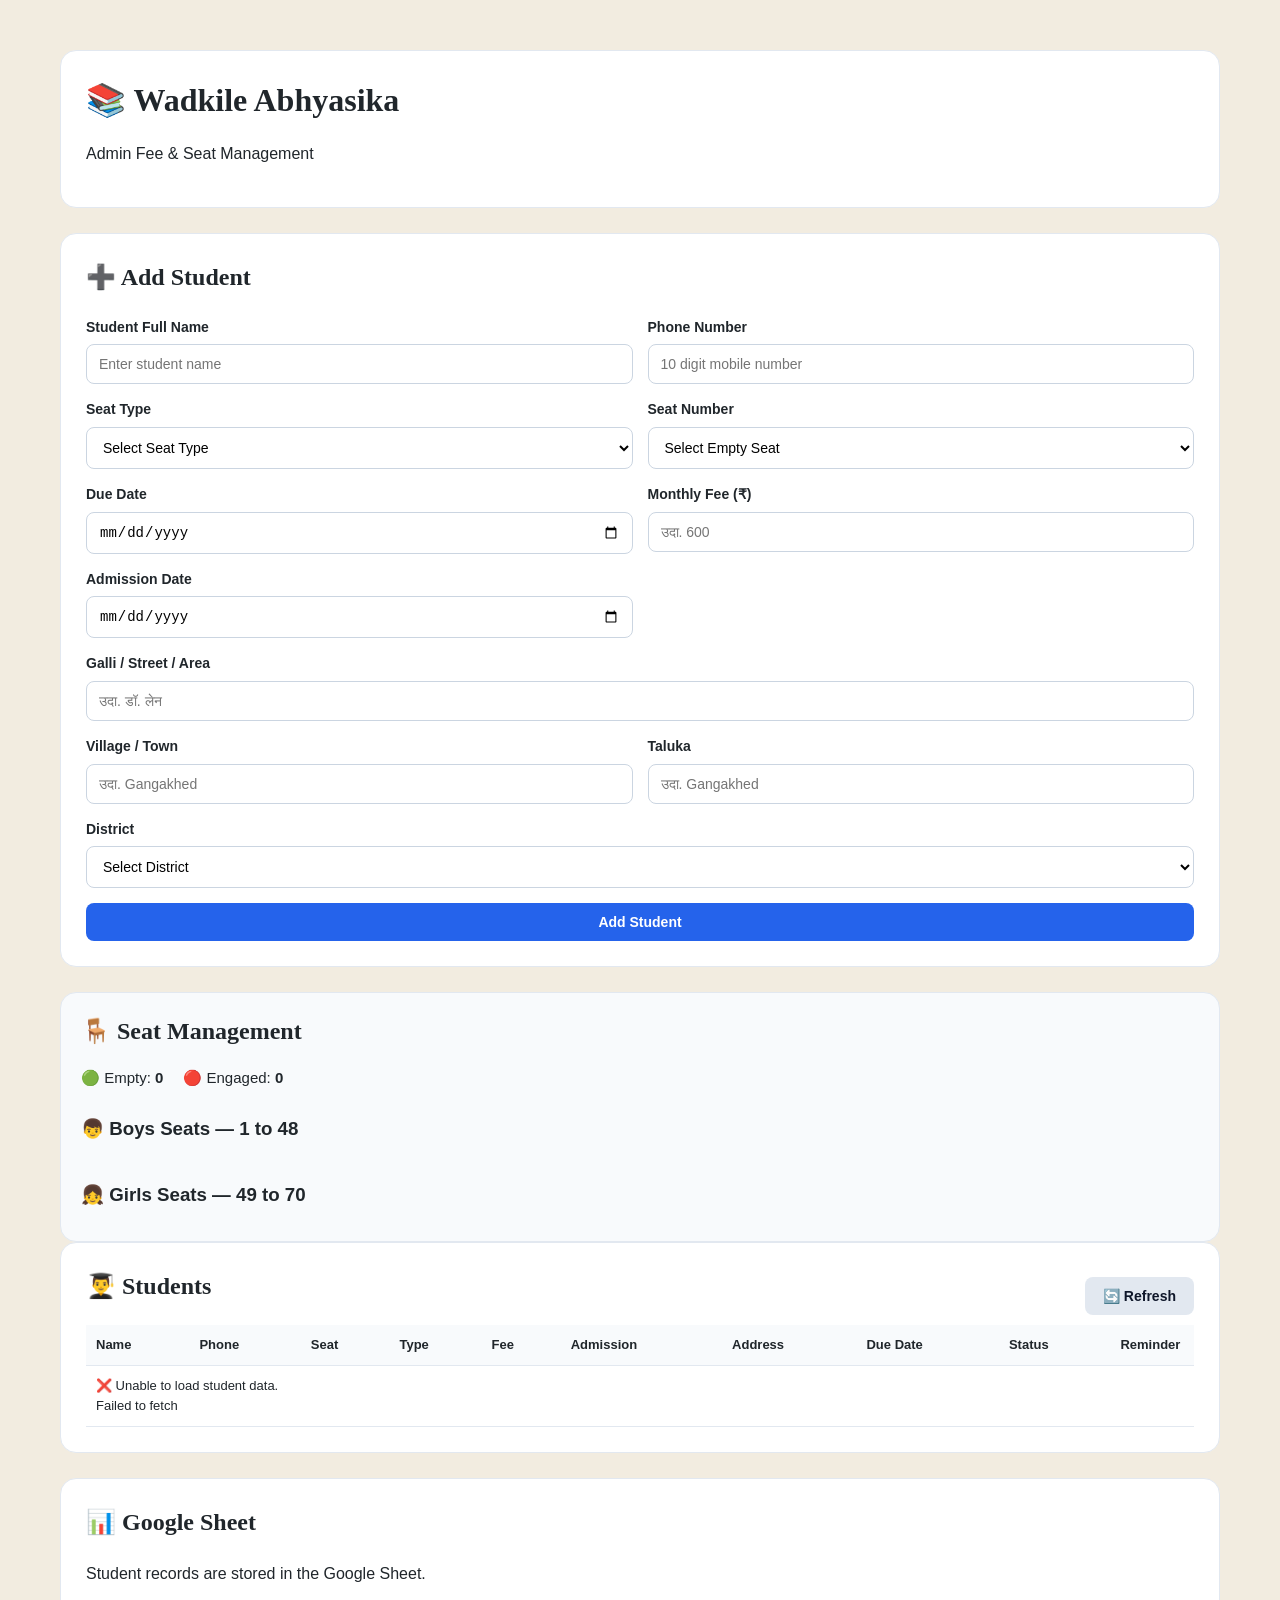
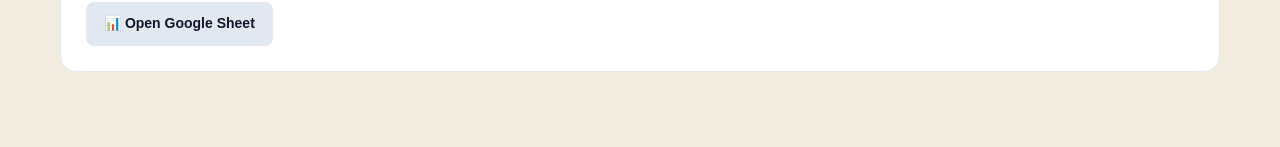
==== admin-fees.html @ 2f25a52c "Update admin-fees.html" ====
<!DOCTYPE html>
<html lang="en">
<head>
  <meta charset="UTF-8">
  <meta name="viewport" content="width=device-width, initial-scale=1.0">
  <title>Wadkile Abhyasika - Admin Fees</title>
  <link rel="stylesheet" href="styles.css">

  <style>

    /* =====================================
       ADMIN PAGE
    ===================================== */

    .admin-container { max-width: 1200px; margin: 30px auto; padding: 20px; }

    .admin-card {
      background: #ffffff;
      padding: 25px;
      border-radius: 16px;
      border: 1px solid #e2e8f0;
      margin-bottom: 25px;
    }

    .admin-card h2 { margin-bottom: 20px; }

    .form-grid {
      display: grid;
      grid-template-columns: repeat(2, minmax(0, 1fr));
      gap: 15px;
    }

    .form-group { display: flex; flex-direction: column; gap: 6px; }

    .form-group label { font-weight: 600; font-size: 14px; }

    .form-group input,
    .form-group select {
      width: 100%;
      padding: 11px 12px;
      border: 1px solid #cbd5e1;
      border-radius: 8px;
      font-size: 14px;
      background: #fff;
      box-sizing: border-box;
    }

    .form-group input:focus,
    .form-group select:focus { outline: none; border-color: #2563eb; }

    .full-width { grid-column: 1 / -1; }

    .admin-button {
      padding: 11px 18px;
      border: none;
      border-radius: 8px;
      cursor: pointer;
      font-weight: 600;
      font-size: 14px;
    }

    .primary-button { background: #2563eb; color: #fff; }
    .secondary-button { background: #e2e8f0; color: #0f172a; }
    .danger-button { background: #dc2626; color: #fff; }
    .success-button { background: #16a34a; color: #fff; }

    .admin-button:disabled { opacity: 0.6; cursor: not-allowed; }

    /* Link that needs to look like a button (e.g. Open Google Sheet) */
    a.admin-button { display: inline-block; text-decoration: none; text-align: center; }


    /* =====================================
       STUDENT TABLE
    ===================================== */

    .table-wrapper { overflow-x: auto; }

    .student-table {
      width: 100%;
      border-collapse: collapse;
      min-width: 1300px;
    }

    .student-table th,
    .student-table td {
      padding: 10px;
      border-bottom: 1px solid #e2e8f0;
      text-align: left;
      vertical-align: middle;
      font-size: 13px;
    }

    .student-table th { background: #f8fafc; font-weight: 700; }

    .seat-cell-clickable {
      cursor: pointer;
      text-decoration: underline;
      text-underline-offset: 2px;
    }

    .status-active { color: #15803d; font-weight: 700; }
    .status-left { color: #dc2626; font-weight: 700; }

    .table-actions { display: flex; flex-wrap: wrap; gap: 6px; }

    .small-button {
      padding: 6px 9px;
      border: none;
      border-radius: 6px;
      cursor: pointer;
      font-size: 12px;
      font-weight: 600;
    }


    /* =====================================
       SEAT MANAGEMENT
    ===================================== */

    .seat-management {
      margin-top: 25px;
      padding: 20px;
      border-radius: 16px;
      background: #f8fafc;
      border: 1px solid #e2e8f0;
    }

    .seat-management h2 { margin-bottom: 15px; }
    .seat-management h3 { margin-top: 25px; margin-bottom: 12px; }

    .seat-summary {
      display: flex;
      gap: 20px;
      flex-wrap: wrap;
      margin-bottom: 20px;
      font-size: 15px;
    }

    .seat-grid { display: grid; grid-template-columns: repeat(8, 1fr); gap: 10px; }

    .seat {
      padding: 10px 6px;
      min-height: 56px;
      border-radius: 10px;
      text-align: center;
      font-weight: 700;
      border: 1px solid #ddd;
      cursor: pointer;
      transition: 0.2s;
      display: flex;
      flex-direction: column;
      justify-content: center;
      align-items: center;
      box-sizing: border-box;
    }

    .seat:hover { transform: translateY(-2px); }

    .seat-empty { background: #dcfce7; border-color: #86efac; }
    .seat-engaged { background: #fee2e2; border-color: #fca5a5; }

    .seat-number { display: block; font-size: 16px; }
    .seat-status { display: block; margin-top: 4px; font-size: 11px; }

    /* Student name intentionally not shown on the seat tile —
       full details only appear in the popup when the seat is clicked. */


    /* =====================================
       STUDENT DETAILS MODAL
    ===================================== */

    .student-modal {
      display: none;
      position: fixed;
      inset: 0;
      z-index: 9999;
      background: rgba(15, 23, 42, 0.55);
      padding: 20px;
      box-sizing: border-box;
      align-items: center;
      justify-content: center;
    }

    .student-modal.show { display: flex; }

    .student-modal-content {
      width: min(500px, 100%);
      max-height: 90vh;
      overflow-y: auto;
      background: #ffffff;
      border-radius: 18px;
      padding: 25px;
      box-sizing: border-box;
      position: relative;
      box-shadow: 0 20px 50px rgba(0, 0, 0, 0.2);
    }

    .modal-close {
      position: absolute;
      top: 12px;
      right: 14px;
      width: 38px;
      height: 38px;
      border: none;
      border-radius: 50%;
      background: #f1f5f9;
      color: #0f172a;
      font-size: 22px;
      cursor: pointer;
    }

    .modal-title { margin: 0 40px 20px 0; font-size: 22px; }

    .modal-seat-badge {
      display: inline-block;
      padding: 7px 12px;
      border-radius: 20px;
      background: #fee2e2;
      color: #991b1b;
      font-weight: 700;
      font-size: 13px;
      margin-bottom: 18px;
    }

    .student-detail-list { display: grid; gap: 12px; }

    .student-detail-row {
      display: flex;
      justify-content: space-between;
      gap: 15px;
      padding: 11px 0;
      border-bottom: 1px solid #e2e8f0;
    }

    .student-detail-label { color: #64748b; font-size: 13px; font-weight: 600; }

    .student-detail-value {
      color: #0f172a;
      font-size: 14px;
      font-weight: 700;
      text-align: right;
      word-break: break-word;
    }

    .empty-seat-message { text-align: center; padding: 25px 10px; color: #166534; }
    .empty-seat-icon { font-size: 42px; margin-bottom: 10px; }


    /* =====================================
       RESPONSIVE
    ===================================== */

    @media (max-width: 800px) {
      .form-grid { grid-template-columns: 1fr; }
      .full-width { grid-column: auto; }
      .seat-grid { grid-template-columns: repeat(4, 1fr); }
      .admin-container { padding: 12px; }
    }

    @media (max-width: 450px) {
      .seat-grid { grid-template-columns: repeat(3, 1fr); }
      .seat { min-height: 52px; }
      .student-detail-row { flex-direction: column; gap: 4px; }
      .student-detail-value { text-align: left; }
    }

  </style>
</head>


<body>

  <main class="admin-container">

    <!-- PAGE HEADER -->

    <div class="admin-card">
      <h1>📚 Wadkile Abhyasika</h1>
      <p>Admin Fee &amp; Seat Management</p>
    </div>


    <!-- =====================================
         ADD STUDENT
    ====================================== -->

    <section class="admin-card">

      <h2>➕ Add Student</h2>

      <form id="student-form">

        <div class="form-grid">

          <div class="form-group">
            <label for="s-name">Student Full Name</label>
            <input type="text" id="s-name" placeholder="Enter student name" required>
          </div>


          <div class="form-group">
            <label for="s-phone">Phone Number</label>
            <input
              type="tel"
              id="s-phone"
              placeholder="10 digit mobile number"
              maxlength="10"
              inputmode="numeric"
              required
            >
          </div>


          <div class="form-group">
            <label for="s-seat">Seat Type</label>
            <select id="s-seat" required>
              <option value="">Select Seat Type</option>
              <option value="Non-AC">Non-AC</option>
              <option value="AC">AC</option>
            </select>
          </div>


          <div class="form-group">
            <label for="s-seat-number">Seat Number</label>
            <select id="s-seat-number" required>

              <option value="">Select Empty Seat</option>

              <optgroup label="👦 Boys Seats — 1 to 48">
                <script>
                  for (let i = 1; i <= 48; i++) {
                    document.write(`<option value="${i}">Seat ${i}</option>`);
                  }
                </script>
              </optgroup>

              <optgroup label="👧 Girls Seats — 49 to 70">
                <script>
                  for (let i = 49; i <= 70; i++) {
                    document.write(`<option value="${i}">Seat ${i}</option>`);
                  }
                </script>
              </optgroup>

            </select>
          </div>


          <div class="form-group">
            <label for="s-due">Due Date</label>
            <input type="date" id="s-due" required>
          </div>


          <div class="form-group">
            <label for="s-fee">Monthly Fee (₹)</label>
            <input type="number" id="s-fee" placeholder="उदा. 600" min="0" required>
          </div>


          <div class="form-group">
            <label for="s-admission">Admission Date</label>
            <input type="date" id="s-admission" required>
          </div>


          <div class="form-group full-width">
            <label for="s-galli">Galli / Street / Area</label>
            <input type="text" id="s-galli" placeholder="उदा. डॉ. लेन">
          </div>


          <div class="form-group">
            <label for="s-village">Village / Town</label>
            <input type="text" id="s-village" placeholder="उदा. Gangakhed" required>
          </div>


          <div class="form-group">
            <label for="s-taluka">Taluka</label>
            <input type="text" id="s-taluka" placeholder="उदा. Gangakhed" required>
          </div>


          <div class="form-group full-width">
            <label for="s-district">District</label>
            <select id="s-district" required>
              <option value="">Select District</option>
              <option>Parbhani</option>
              <option>Beed</option>
              <option>Latur</option>
              <option>Nanded</option>
              <option>Hingoli</option>
              <option>Jalna</option>
              <option>Pune</option>
              <option>Other</option>
            </select>
          </div>


          <div class="form-group full-width">
            <button type="submit" class="admin-button primary-button">
              Add Student
            </button>
          </div>

        </div>

      </form>

    </section>


    <!-- =====================================
         SEAT MANAGEMENT
    ====================================== -->

    <section class="seat-management">

      <h2>🪑 Seat Management</h2>

      <div class="seat-summary">
        <span>🟢 Empty: <strong id="empty-seat-count">0</strong></span>
        <span>🔴 Engaged: <strong id="engaged-seat-count">0</strong></span>
      </div>

      <h3>👦 Boys Seats — 1 to 48</h3>
      <div id="boys-seats" class="seat-grid"></div>

      <h3>👧 Girls Seats — 49 to 70</h3>
      <div id="girls-seats" class="seat-grid"></div>

    </section>


    <!-- =====================================
         STUDENTS
    ====================================== -->

    <section class="admin-card">

      <div
        style="
          display:flex;
          justify-content:space-between;
          align-items:center;
          gap:15px;
          flex-wrap:wrap;
        "
      >
        <h2>👨‍🎓 Students</h2>

        <button type="button" id="refresh-button" class="admin-button secondary-button">
          🔄 Refresh
        </button>
      </div>


      <div class="table-wrapper">

        <table class="student-table">

          <thead>
            <tr>
              <th>Name</th>
              <th>Phone</th>
              <th>Seat</th>
              <th>Type</th>
              <th>Fee</th>
              <th>Admission</th>
              <th>Address</th>
              <th>Due Date</th>
              <th>Status</th>
              <th>Reminder</th>
              <th>Actions</th>
            </tr>
          </thead>

          <tbody id="students-body">
            <tr>
              <td colspan="11">Loading students...</td>
            </tr>
          </tbody>

        </table>

      </div>

    </section>


    <!-- GOOGLE SHEET -->

    <section class="admin-card">

      <h2>📊 Google Sheet</h2>

      <p>Student records are stored in the Google Sheet.</p>

      <a href="https://docs.google.com/spreadsheets/d/1hUh09lop0drpElnH66LDcGokMD9D0xPsTquMUWGzLC8/edit?gid=0#gid=0"
         target="_blank"
         class="admin-button secondary-button">
        📊 Open Google Sheet
      </a>

    </section>

  </main>


  <!-- STUDENT DETAILS MODAL -->

  <div id="student-modal" class="student-modal" aria-hidden="true">

    <div
      class="student-modal-content"
      role="dialog"
      aria-modal="true"
      aria-labelledby="modal-title"
    >

      <button type="button" id="modal-close" class="modal-close" aria-label="Close">×</button>

      <h2 id="modal-title" class="modal-title">Student Details</h2>

      <div id="modal-body"></div>

    </div>

  </div>


  <!-- =====================================
       JAVASCRIPT
  ====================================== -->

  <script>

    /* =====================================
       GOOGLE APPS SCRIPT API
    ====================================== */

    const API_URL =
      "https://script.google.com/macros/s/AKfycbyJB729sU5LtAOuv7W3QXVv4QhodzTk3rNt2jGBoN43aLOOrEHu8SX4YyLqEiUKE_cNLg/exec";

    let allStudents = [];


    /* =====================================
       API REQUEST
       (no `no-cors`, so the real response is read)
    ====================================== */

    async function apiRequest(data) {

      try {

        const params = new URLSearchParams(data).toString();

        const response = await fetch(API_URL + "?" + params, { method: "GET" });

        const result = await response.json();

        return result;

      } catch (error) {

        console.error(error);

        return {
          success: false,
          message:
            error.message ||
            "Request failed. Check your internet connection or try again."
        };

      }

    }


    /* =====================================
       LOAD STUDENTS
    ====================================== */

    async function loadStudents() {

      try {

        const response = await fetch(API_URL);

        const data = await response.json();

        if (!data.success) {
          throw new Error(data.message || "Unable to load students.");
        }

        allStudents = Array.isArray(data.students) ? data.students : [];

        renderSeatMap(allStudents);
        renderStudents(allStudents);
        updateSeatOptions(allStudents);

      } catch (error) {

        console.error(error);

        document.getElementById("students-body").innerHTML = `
          <tr>
            <td colspan="11">
              ❌ Unable to load student data.
              <br>
              ${escapeHtml(error.message || "")}
            </td>
          </tr>
        `;

      }

    }


    /* =====================================
       UPDATE SEAT DROPDOWN
    ====================================== */

    function updateSeatOptions(students) {

      const select = document.getElementById("s-seat-number");

      if (!select) {
        return;
      }

      const occupiedSeats = new Set();

      students.forEach(student => {

        if (String(student.status || "").toLowerCase() === "active") {

          const seat = Number(student.seatNumber);

          if (seat >= 1 && seat <= 70) {
            occupiedSeats.add(seat);
          }

        }

      });

      Array.from(select.options).forEach(option => {

        const seat = Number(option.value);

        if (seat >= 1 && seat <= 70) {
          option.disabled = occupiedSeats.has(seat);
        }

      });

      if (select.value && occupiedSeats.has(Number(select.value))) {
        select.value = "";
      }

    }


    /* =====================================
       RENDER SEAT MAP
    ====================================== */

    function renderSeatMap(students) {

      const boysContainer = document.getElementById("boys-seats");
      const girlsContainer = document.getElementById("girls-seats");
      const emptyCount = document.getElementById("empty-seat-count");
      const engagedCount = document.getElementById("engaged-seat-count");

      if (!boysContainer || !girlsContainer) {
        return;
      }

      boysContainer.innerHTML = "";
      girlsContainer.innerHTML = "";

      const activeStudents = students.filter(
        student => String(student.status || "").toLowerCase() === "active"
      );

      const seatMap = new Map();

      activeStudents.forEach(student => {

        const seatNumber = Number(student.seatNumber);

        if (seatNumber >= 1 && seatNumber <= 70) {
          seatMap.set(seatNumber, student);
        }

      });

      let emptySeats = 0;
      let engagedSeats = 0;

      for (let seatNumber = 1; seatNumber <= 70; seatNumber++) {

        const student = seatMap.get(seatNumber);

        const seat = document.createElement("div");
        seat.className = "seat";
        seat.setAttribute("role", "button");
        seat.setAttribute("tabindex", "0");
        seat.dataset.seatNumber = seatNumber;

        const number = document.createElement("span");
        number.className = "seat-number";
        number.textContent = "Seat " + seatNumber;

        const status = document.createElement("span");
        status.className = "seat-status";

        if (student) {

          /* ENGAGED — only seat number + status on the tile;
             full details appear in the popup. */

          seat.classList.add("seat-engaged");
          status.textContent = "🔴 Engaged";
          engagedSeats++;

          seat.appendChild(number);
          seat.appendChild(status);

          seat.addEventListener("click", () => {
            showStudentDetails(student);
          });

          seat.addEventListener("keydown", event => {
            if (event.key === "Enter" || event.key === " ") {
              event.preventDefault();
              showStudentDetails(student);
            }
          });

        } else {

          /* EMPTY */

          seat.classList.add("seat-empty");
          status.textContent = "🟢 Empty";
          emptySeats++;

          seat.appendChild(number);
          seat.appendChild(status);

          seat.addEventListener("click", () => {
            showEmptySeat(seatNumber);
          });

          seat.addEventListener("keydown", event => {
            if (event.key === "Enter" || event.key === " ") {
              event.preventDefault();
              showEmptySeat(seatNumber);
            }
          });

        }

        if (seatNumber <= 48) {
          boysContainer.appendChild(seat);
        } else {
          girlsContainer.appendChild(seat);
        }

      }

      if (emptyCount) {
        emptyCount.textContent = emptySeats;
      }

      if (engagedCount) {
        engagedCount.textContent = engagedSeats;
      }

    }


    /* =====================================
       SHOW STUDENT DETAILS
    ====================================== */

    function showStudentDetails(student) {

      const modal = document.getElementById("student-modal");
      const modalBody = document.getElementById("modal-body");

      const dueDate = formatDate(student.dueDate);

      modalBody.innerHTML = `

        <div class="modal-seat-badge">
          💺 Seat ${escapeHtml(String(student.seatNumber || "-"))}
          — 🔴 Engaged
        </div>


        <div class="student-detail-list">

          <div class="student-detail-row">
            <span class="student-detail-label">👤 Name</span>
            <span class="student-detail-value">
              ${escapeHtml(student.name || "-")}
            </span>
          </div>


          <div class="student-detail-row">
            <span class="student-detail-label">📞 Phone</span>
            <span class="student-detail-value">
              ${escapeHtml(student.phone || "-")}
            </span>
          </div>


          <div class="student-detail-row">
            <span class="student-detail-label">💺 Seat Number</span>
            <span class="student-detail-value">
              ${escapeHtml(String(student.seatNumber || "-"))}
            </span>
          </div>


          <div class="student-detail-row">
            <span class="student-detail-label">🪑 Seat Type</span>
            <span class="student-detail-value">
              ${escapeHtml(student.seatType || "-")}
            </span>
          </div>


          <div class="student-detail-row">
            <span class="student-detail-label">💰 Monthly Fee</span>
            <span class="student-detail-value">
              ₹${escapeHtml(String(student.fee || "700"))}
            </span>
          </div>


          <div class="student-detail-row">
            <span class="student-detail-label">🗓️ Admission Date</span>
            <span class="student-detail-value">
              ${escapeHtml(formatDate(student.admissionDate))}
            </span>
          </div>


          <div class="student-detail-row">
            <span class="student-detail-label">🏠 Address</span>
            <span class="student-detail-value">
              ${escapeHtml(formatAddress(student))}
            </span>
          </div>


          <div class="student-detail-row">
            <span class="student-detail-label">📅 Due Date</span>
            <span class="student-detail-value">
              ${escapeHtml(dueDate)}
            </span>
          </div>


          <div class="student-detail-row">
            <span class="student-detail-label">📌 Status</span>
            <span class="student-detail-value">
              ${escapeHtml(student.status || "-")}
            </span>
          </div>


          <div class="student-detail-row">
            <span class="student-detail-label">🔔 Reminder</span>
            <span class="student-detail-value">
              ${escapeHtml(student.reminderSent || "No")}
            </span>
          </div>

        </div>

      `;

      modal.classList.add("show");
      modal.setAttribute("aria-hidden", "false");

    }


    /* =====================================
       SHOW EMPTY SEAT
    ====================================== */

    function showEmptySeat(seatNumber) {

      const modal = document.getElementById("student-modal");
      const modalBody = document.getElementById("modal-body");

      modalBody.innerHTML = `

        <div class="empty-seat-message">

          <div class="empty-seat-icon">🟢</div>

          <h3>Seat ${escapeHtml(String(seatNumber))}</h3>

          <p>This seat is currently empty.</p>

          <p>No student is assigned to this seat.</p>

        </div>

      `;

      modal.classList.add("show");
      modal.setAttribute("aria-hidden", "false");

    }


    /* =====================================
       CLOSE MODAL
    ====================================== */

    function closeStudentModal() {

      const modal = document.getElementById("student-modal");

      modal.classList.remove("show");
      modal.setAttribute("aria-hidden", "true");

    }

    document
      .getElementById("modal-close")
      .addEventListener("click", closeStudentModal);

    document
      .getElementById("student-modal")
      .addEventListener("click", event => {
        if (event.target.id === "student-modal") {
          closeStudentModal();
        }
      });

    document.addEventListener("keydown", event => {
      if (event.key === "Escape") {
        closeStudentModal();
      }
    });


    /* =====================================
       SHOW SEAT FROM TABLE ROW
    ====================================== */

    function showSeatFromRow(row) {

      const student = allStudents.find(
        item => Number(item.row) === Number(row)
      );

      if (!student) {
        alert("Student not found.");
        return;
      }

      showStudentDetails(student);

    }


    /* =====================================
       RENDER STUDENTS
    ====================================== */

    function renderStudents(students) {

      const body = document.getElementById("students-body");

      if (!students.length) {

        body.innerHTML = `
          <tr>
            <td colspan="11">No students found.</td>
          </tr>
        `;

        return;

      }

      body.innerHTML = students
        .map(student => {

          const status = String(student.status || "").toLowerCase();

          const statusClass =
            status === "active" ? "status-active" : "status-left";

          const reminder = String(student.reminderSent || "No");

          return `

            <tr>

              <td>
                <strong>${escapeHtml(student.name || "-")}</strong>
              </td>


              <td>${escapeHtml(student.phone || "-")}</td>


              <td
                class="seat-cell-clickable"
                onclick="showSeatFromRow(${Number(student.row)})"
              >
                💺 ${escapeHtml(String(student.seatNumber || "-"))}
              </td>


              <td>${escapeHtml(student.seatType || "-")}</td>


              <td>₹${escapeHtml(String(student.fee || "700"))}</td>


              <td>${escapeHtml(formatDate(student.admissionDate))}</td>


              <td>${escapeHtml(formatAddress(student))}</td>


              <td>${escapeHtml(formatDate(student.dueDate))}</td>


              <td class="${statusClass}">
                ${escapeHtml(student.status || "-")}
              </td>


              <td>${escapeHtml(reminder)}</td>


              <td>

                <div class="table-actions">

                  <button
                    type="button"
                    class="small-button success-button"
                    onclick="markStudentPaid(${Number(student.row)})"
                  >
                    Paid
                  </button>

                  <button
                    type="button"
                    class="small-button primary-button"
                    onclick="sendReminder(${Number(student.row)})"
                  >
                    WhatsApp
                  </button>

                  <button
                    type="button"
                    class="small-button secondary-button"
                    onclick="changeStudentStatus(${Number(student.row)}, '${escapeJs(student.status || "Active")}')"
                  >
                    Status
                  </button>

                  <button
                    type="button"
                    class="small-button danger-button"
                    onclick="removeStudent(${Number(student.row)})"
                  >
                    Delete
                  </button>

                </div>

              </td>

            </tr>

          `;

        })
        .join("");

    }


    /* =====================================
       MARK PAID
    ====================================== */

    async function markStudentPaid(row) {

      if (!confirm("Mark this student's fee as paid?")) {
        return;
      }

      const result = await apiRequest({
        action: "markPaid",
        row: row
      });

      if (!result.success) {
        alert(result.message || "Unable to mark payment.");
        return;
      }

      alert("Payment marked successfully. ✅");

      await loadStudents();

    }


    /* =====================================
       MARK REMINDER / WHATSAPP
    ====================================== */

    async function sendReminder(row) {

      const student = allStudents.find(
        item => Number(item.row) === Number(row)
      );

      if (!student) {
        alert("Student not found.");
        return;
      }

      const phone = String(student.phone || "").replace(/\D/g, "");

      if (phone.length !== 10) {
        alert("Invalid phone number.");
        return;
      }

      const message =

        `नमस्कार ${student.name || ""} जी,\n\n` +
        `📚 *Wadkile Abhyasika – Monthly Fee Reminder*\n\n` +
        `आपली monthly seat fee *₹${student.fee || 700}* आहे.\n\n` +
        `आपली fee payment due झाली आहे. कृपया आपली monthly fee लवकरात लवकर भरावी.\n\n` +
        `🪑 Seat Number: *${student.seatNumber || "-"}*\n` +
        `💺 Seat Type: *${student.seatType || "-"}*\n` +
        `💰 Monthly Fee: *₹${student.fee || 700}*\n` +
        `📅 Due Date: *${formatDate(student.dueDate)}*\n\n` +
        `कृपया payment केल्यानंतर confirmation द्यावे.\n\n` +
        `━━━━━━━━━━━━━━\n\n` +
        `Hello ${student.name || ""},\n\n` +
        `📚 *Wadkile Abhyasika – Monthly Fee Reminder*\n\n` +
        `Your monthly seat fee is *₹${student.fee || 700}*.\n\n` +
        `Your monthly fee is now due. Kindly make the payment at your earliest convenience.\n\n` +
        `🪑 Seat Number: *${student.seatNumber || "-"}*\n` +
        `💺 Seat Type: *${student.seatType || "-"}*\n` +
        `💰 Monthly Fee: *₹${student.fee || 700}*\n` +
        `📅 Due Date: *${formatDate(student.dueDate)}*\n\n` +
        `Please share the payment confirmation after completing the payment.\n\n` +
        `Thank you for choosing *Wadkile Abhyasika*. 🙏`;

      const whatsappUrl =
        "https://wa.me/91" + phone + "?text=" + encodeURIComponent(message);

      window.open(whatsappUrl, "_blank");

      await apiRequest({
        action: "markReminderSent",
        row: row
      });

      await loadStudents();

    }


    /* =====================================
       CHANGE STATUS
    ====================================== */

    async function changeStudentStatus(row, currentStatus) {

      const newStatus = currentStatus === "Active" ? "Left" : "Active";

      const confirmText =
        currentStatus === "Active"
          ? "Mark this student as Left?"
          : "Mark this student as Active?";

      if (!confirm(confirmText)) {
        return;
      }

      const result = await apiRequest({
        action: "updateStatus",
        row: row,
        status: newStatus
      });

      if (!result.success) {
        alert(result.message || "Unable to update status.");
        return;
      }

      alert("Status updated successfully. ✅");

      await loadStudents();

    }


    /* =====================================
       DELETE STUDENT
    ====================================== */

    async function removeStudent(row) {

      if (!confirm("Are you sure you want to delete this student?")) {
        return;
      }

      const result = await apiRequest({
        action: "deleteStudent",
        row: row
      });

      if (!result.success) {
        alert(result.message || "Unable to delete student.");
        return;
      }

      alert("Student deleted successfully. ✅");

      await loadStudents();

    }


    /* =====================================
       ADD STUDENT
    ====================================== */

    document
      .getElementById("student-form")
      .addEventListener("submit", async event => {

        event.preventDefault();

        const form = document.getElementById("student-form");

        if (!form.checkValidity()) {
          form.reportValidity();
          return;
        }

        const name = document.getElementById("s-name").value.trim();
        const phone = document.getElementById("s-phone").value.trim();
        const seatType = document.getElementById("s-seat").value;
        const seatNumber = document.getElementById("s-seat-number").value;
        const dueDate = document.getElementById("s-due").value;

        const fee = document.getElementById("s-fee").value;
        const admissionDate = document.getElementById("s-admission").value;
        const galli = document.getElementById("s-galli").value.trim();
        const village = document.getElementById("s-village").value.trim();
        const taluka = document.getElementById("s-taluka").value.trim();
        const district = document.getElementById("s-district").value;

        if (!/^[0-9]{10}$/.test(phone)) {
          alert("Please enter exactly 10 digits for phone number.");
          return;
        }

        if (!seatNumber) {
          alert("Please select an empty seat.");
          return;
        }

        if (!fee || Number(fee) <= 0) {
          alert("Please enter a valid monthly fee.");
          return;
        }

        if (!admissionDate) {
          alert("Please select admission date.");
          return;
        }

        if (!village || !taluka || !district) {
          alert("Please fill Village, Taluka and District.");
          return;
        }

        const button = form.querySelector("button[type='submit']");

        button.disabled = true;
        button.textContent = "Adding...";

        const result = await apiRequest({
          action: "addStudent",
          name: name,
          phone: phone,
          seatType: seatType,
          seatNumber: seatNumber,
          dueDate: dueDate,
          fee: fee,
          admissionDate: admissionDate,
          galli: galli,
          village: village,
          taluka: taluka,
          district: district
        });

        button.disabled = false;
        button.textContent = "Add Student";

        if (!result.success) {
          alert(result.message || "Unable to add student.");
          return;
        }

        alert("Student added successfully! ✅");

        form.reset();

        await loadStudents();

      });


    /* =====================================
       REFRESH
    ====================================== */

    document
      .getElementById("refresh-button")
      .addEventListener("click", async () => {

        const button = document.getElementById("refresh-button");

        button.disabled = true;
        button.textContent = "Refreshing...";

        await loadStudents();

        button.disabled = false;
        button.textContent = "🔄 Refresh";

      });


    /* =====================================
       ADDRESS FORMAT
    ====================================== */

    function formatAddress(student) {

      return [
        student.galli,
        student.village,
        student.taluka,
        student.district
      ].filter(Boolean).join(", ") || "-";

    }


    /* =====================================
       DATE FORMAT
    ====================================== */

    function formatDate(value) {

      if (!value) {
        return "-";
      }

      try {

        const date = new Date(value);

        if (Number.isNaN(date.getTime())) {
          return String(value);
        }

        return date.toLocaleDateString("en-IN", {
          day: "2-digit",
          month: "2-digit",
          year: "numeric"
        });

      } catch (error) {

        return String(value);

      }

    }


    /* =====================================
       ESCAPE HTML
    ====================================== */

    function escapeHtml(value) {

      return String(value ?? "")
        .replace(/&/g, "&amp;")
        .replace(/</g, "&lt;")
        .replace(/>/g, "&gt;")
        .replace(/"/g, "&quot;")
        .replace(/'/g, "&#039;");

    }


    /* =====================================
       ESCAPE JAVASCRIPT
    ====================================== */

    function escapeJs(value) {

      return String(value ?? "")
        .replace(/\\/g, "\\\\")
        .replace(/'/g, "\\'")
        .replace(/"/g, '\\"')
        .replace(/\n/g, "\\n")
        .replace(/\r/g, "\\r");

    }


    /* =====================================
       INITIAL LOAD
    ====================================== */

    loadStudents();

  </script>

</body>
</html>
---- styles.css ----
:root {
  --ink-900: #16222c;
  --ink-800: #1e313f;
  --brass: #c9973f;
  --brass-soft: #e0b96a;
  --paper: #f2ece0;
  --rule: rgba(22, 34, 44, 0.16);
  --ink-text: #20262b;
  --max-w: 720px;
}

* { box-sizing: border-box; }

html { scroll-behavior: smooth; }

body {
  margin: 0;
  background: var(--paper);
  color: var(--ink-text);
  font-family: 'Work Sans', sans-serif;
  line-height: 1.55;
  -webkit-font-smoothing: antialiased;
}

h1, h2, .display {
  font-family: 'Lora', serif;
  font-weight: 600;
  margin: 0;
}

a { color: inherit; }

:focus-visible {
  outline: 2px solid var(--brass);
  outline-offset: 3px;
}

/* ---------- Nav ---------- */

.nav {
  background: var(--ink-900);
  color: var(--paper);
  display: flex;
  align-items: center;
  justify-content: space-between;
  flex-wrap: wrap;
  gap: 0.8rem;
  padding: 1rem 1.5rem;
}

.nav-brand {
  font-family: 'Lora', serif;
  font-weight: 600;
  font-size: 1.02rem;
  text-decoration: none;
  color: var(--paper);
}

.nav-links {
  display: flex;
  gap: 1.3rem;
  flex-wrap: wrap;
}

.nav-links a {
  text-decoration: none;
  color: rgba(242,236,224,0.72);
  font-size: 0.92rem;
  padding-bottom: 3px;
  border-bottom: 2px solid transparent;
}

.nav-links a:hover {
  color: var(--paper);
}

.nav-links a[aria-current="page"] {
  color: var(--paper);
  border-bottom-color: var(--brass);
}

/* ---------- Hero (home only) ---------- */

.hero {
  background: radial-gradient(ellipse 80% 60% at 50% 0%, var(--ink-800) 0%, var(--ink-900) 65%);
  color: var(--paper);
  padding: 4.5rem 1.5rem 4rem;
  text-align: center;
  position: relative;
  overflow: hidden;
}

.hero::before {
  content: "";
  position: absolute;
  top: -20%;
  left: 50%;
  width: 520px;
  height: 520px;
  transform: translateX(-50%);
  background: radial-gradient(circle, rgba(201,151,63,0.35) 0%, rgba(201,151,63,0) 70%);
  opacity: 0;
  animation: glow-in 1.8s ease-out forwards;
}

@keyframes glow-in {
  to { opacity: 1; }
}

@media (prefers-reduced-motion: reduce) {
  .hero::before { animation: none; opacity: 1; }
}

.hero-inner {
  position: relative;
  max-width: 620px;
  margin: 0 auto;
}

.kicker {
  font-size: 0.92rem;
  color: var(--brass-soft);
  margin-bottom: 1rem;
}

.hero h1 {
  font-size: clamp(2.2rem, 6vw, 3.1rem);
  line-height: 1.15;
}

.hero p.tagline {
  margin-top: 1.1rem;
  font-size: clamp(1rem, 2.4vw, 1.15rem);
  color: rgba(242,236,224,0.86);
  max-width: 40ch;
  margin-left: auto;
  margin-right: auto;
}

.cta-row {
  margin-top: 2.2rem;
  display: flex;
  gap: 0.9rem;
  justify-content: center;
  flex-wrap: wrap;
}

.btn {
  display: inline-flex;
  align-items: center;
  gap: 0.5rem;
  padding: 0.8rem 1.5rem;
  border-radius: 3px;
  font-family: 'Work Sans', sans-serif;
  font-weight: 600;
  font-size: 0.98rem;
  text-decoration: none;
  transition: transform 0.15s ease;
}

.btn:hover { transform: translateY(-1px); }

.btn-primary {
  background: var(--brass);
  color: var(--ink-900);
}

.btn-secondary {
  background: transparent;
  color: var(--paper);
  border: 1px solid rgba(242,236,224,0.4);
}

.hero-address {
  margin-top: 1.8rem;
  font-size: 0.92rem;
  color: rgba(242,236,224,0.65);
}

.btn-outline {
  background: transparent;
  color: var(--ink-900);
  border: 1px solid var(--ink-900);
}

.btn-outline:hover {
  background: var(--ink-900);
  color: var(--paper);
}

.action-row {
  display: flex;
  gap: 0.9rem;
  flex-wrap: wrap;
  margin-top: 1.6rem;
}

/* ---------- Confirmation modal ---------- */

.modal-overlay {
  position: fixed;
  inset: 0;
  background: rgba(22, 34, 44, 0.55);
  display: flex;
  align-items: center;
  justify-content: center;
  padding: 1.2rem;
  z-index: 100;
}

.modal-overlay[hidden] { display: none; }

.modal-card {
  background: var(--paper);
  max-width: 440px;
  width: 100%;
  padding: 2.2rem 2rem;
  border-radius: 4px;
  border-top: 3px solid var(--brass);
  position: relative;
}

.modal-icon {
  width: 42px;
  height: 42px;
  border-radius: 50%;
  background: var(--brass);
  color: var(--ink-900);
  display: flex;
  align-items: center;
  justify-content: center;
  font-family: 'Lora', serif;
  font-size: 1.3rem;
  font-weight: 700;
  margin-bottom: 1.1rem;
}

.modal-card h2 {
  font-size: 1.4rem;
  margin-bottom: 0.7rem;
}

.modal-card p {
  font-size: 0.98rem;
  color: #4a453b;
  margin: 0 0 0.4rem;
}

.modal-actions {
  margin-top: 1.5rem;
  display: flex;
  gap: 0.8rem;
  flex-wrap: wrap;
}

.modal-close {
  position: absolute;
  top: 0.9rem;
  right: 1rem;
  background: none;
  border: none;
  font-size: 1.3rem;
  line-height: 1;
  color: #8a8271;
  cursor: pointer;
  padding: 0.2rem;
}

.modal-close:hover { color: var(--ink-900); }

/* ---------- Fee reminder tool ---------- */

.admin-form {
  display: grid;
  grid-template-columns: repeat(auto-fit, minmax(160px, 1fr));
  gap: 1.2rem;
  margin-bottom: 1rem;
}

.admin-form .field input,
.admin-form .field select {
  border: 1px solid var(--rule);
  border-bottom: 1px solid var(--rule);
  padding: 0.55rem 0.6rem;
  background: #fff;
}

.student-card {
  border: 1px solid var(--rule);
  border-left: 3px solid var(--brass);
  padding: 1rem 1.2rem;
  margin-bottom: 1rem;
  display: flex;
  flex-wrap: wrap;
  align-items: center;
  justify-content: space-between;
  gap: 0.9rem;
}

.student-info h3 {
  font-family: 'Lora', serif;
  font-size: 1.05rem;
  margin: 0 0 0.3rem;
}

.student-info p {
  margin: 0.15rem 0;
  font-size: 0.9rem;
  color: #5a5347;
}

.badge {
  display: inline-block;
  font-size: 0.78rem;
  font-weight: 600;
  padding: 0.2rem 0.6rem;
  border-radius: 3px;
  margin-top: 0.3rem;
}

.badge-paid { background: #dde6d8; color: #3f6b3f; }
.badge-due { background: #f0dfb8; color: #8a6a1f; }
.badge-overdue { background: #e9d3cf; color: #8a3b3b; }

.student-actions {
  display: flex;
  gap: 0.6rem;
  flex-wrap: wrap;
}

.btn-small {
  padding: 0.5rem 0.9rem;
  font-size: 0.85rem;
}

.remove-link {
  font-size: 0.82rem;
  color: #8a3b3b;
  text-decoration: underline;
  background: none;
  border: none;
  cursor: pointer;
  padding: 0;
}

.empty-note {
  color: #8a8271;
  font-size: 0.95rem;
}

.backup-box textarea {
  width: 100%;
  min-height: 90px;
  font-family: 'Work Sans', sans-serif;
  font-size: 0.85rem;
  border: 1px solid var(--rule);
  padding: 0.6rem;
  background: #fff;
  margin-top: 0.8rem;
}

/* ---------- Page header (inner pages) ---------- */

.page-header {
  background: radial-gradient(ellipse 80% 100% at 50% 0%, var(--ink-800) 0%, var(--ink-900) 70%);
  color: var(--paper);
  padding: 3rem 1.5rem 2.6rem;
  text-align: center;
}

.page-header h1 {
  font-size: clamp(1.8rem, 5vw, 2.4rem);
}

.page-header p.tagline {
  margin-top: 0.8rem;
  font-size: 1rem;
  color: rgba(242,236,224,0.8);
}

/* ---------- Page sections (ruled notebook feel) ---------- */

.page {
  max-width: var(--max-w);
  margin: 0 auto;
  padding: 3.4rem 1.5rem;
}

.section {
  border-left: 2px solid var(--brass);
  padding-left: 1.5rem;
  margin-bottom: 3.2rem;
}

.section:last-child { margin-bottom: 0; }

.section h2 {
  font-size: 1.5rem;
  margin-bottom: 1.3rem;
}

.rule-list {
  list-style: none;
  margin: 0;
  padding: 0;
}

.rule-list li {
  padding: 0.75rem 0;
  border-bottom: 1px solid var(--rule);
  font-size: 1.02rem;
}

.rule-list li:last-child { border-bottom: none; }

/* ---------- Fee chart ---------- */

.fee-chart {
  width: 100%;
  border-collapse: collapse;
}

.fee-chart td {
  padding: 0.9rem 0;
  border-bottom: 1px solid var(--rule);
  font-size: 1.02rem;
}

.fee-chart td:last-child {
  text-align: right;
  font-family: 'Lora', serif;
  font-weight: 600;
  font-size: 1.1rem;
  color: var(--ink-900);
}

.fee-chart tr:last-child td {
  border-bottom: none;
  color: #5a5347;
  font-size: 0.92rem;
}

.fee-chart tr:last-child td:last-child {
  font-family: 'Work Sans', sans-serif;
  font-weight: 500;
  color: #5a5347;
  font-size: 0.92rem;
}

.note {
  margin-top: 1rem;
  font-size: 0.92rem;
  color: #5a5347;
}

.note a {
  border-bottom: 1px solid var(--brass);
  text-decoration: none;
}

/* ---------- Hours ---------- */

.hours-line {
  font-size: 1.15rem;
  font-family: 'Lora', serif;
}

.hours-sub {
  margin-top: 0.4rem;
  color: #5a5347;
  font-size: 0.95rem;
}

/* ---------- Contact ---------- */

.contact-block p {
  margin: 0.3rem 0;
}

.contact-numbers {
  margin-top: 1rem;
  display: flex;
  flex-direction: column;
  gap: 0.6rem;
}

.contact-numbers a {
  text-decoration: none;
  font-weight: 500;
  border-bottom: 1px solid var(--brass);
  width: fit-content;
}

.map-link {
  display: inline-block;
  margin-top: 1.1rem;
  font-size: 0.92rem;
  color: #5a5347;
  text-decoration: underline;
  text-underline-offset: 3px;
}

/* ---------- Registration / enquiry form ---------- */

.reg-form {
  display: flex;
  flex-direction: column;
  gap: 1.7rem;
  margin-top: 0.5rem;
}

.field {
  display: flex;
  flex-direction: column;
  gap: 0.45rem;
}

.field label {
  font-size: 0.92rem;
  color: #5a5347;
}

.field input,
.field select,
.field textarea {
  font-family: 'Work Sans', sans-serif;
  font-size: 1rem;
  padding: 0.55rem 0;
  border: none;
  border-bottom: 1px solid var(--rule);
  background: transparent;
  color: var(--ink-text);
  outline: none;
  border-radius: 0;
}

.field input:focus,
.field select:focus,
.field textarea:focus {
  border-bottom-color: var(--brass);
}

.field textarea {
  resize: vertical;
  min-height: 90px;
  font-family: inherit;
}

.radio-row {
  display: flex;
  gap: 1.6rem;
  flex-wrap: wrap;
}

.radio-option {
  display: flex;
  align-items: center;
  gap: 0.5rem;
  font-size: 0.98rem;
}

.radio-option input[type="radio"] {
  accent-color: var(--brass);
  width: 1.05rem;
  height: 1.05rem;
}

.field input[type="file"] {
  font-family: 'Work Sans', sans-serif;
  font-size: 0.95rem;
  padding: 0.6rem 0;
  border: none;
  border-bottom: 1px solid var(--rule);
  background: transparent;
  color: var(--ink-text);
}

.field input[type="file"]::file-selector-button {
  margin-right: 0.8rem;
  padding: 0.45rem 0.9rem;
  border-radius: 3px;
  border: 1px solid var(--brass);
  background: transparent;
  color: var(--ink-900);
  font-family: 'Work Sans', sans-serif;
  font-weight: 500;
  font-size: 0.88rem;
  cursor: pointer;
}

.field input[type="file"]::file-selector-button:hover {
  background: var(--brass);
  color: var(--paper);
}

.field-hint {
  font-size: 0.82rem;
  color: #8a8271;
}

.privacy-note {
  font-size: 0.85rem;
  color: #5a5347;
  max-width: 52ch;
}

.honey {
  position: absolute;
  left: -9999px;
}

.form-msg {
  margin-top: 0.4rem;
  font-size: 0.95rem;
}

.form-msg.success { color: #3f6b3f; }
.form-msg.error { color: #8a3b3b; }
.form-msg[hidden] { display: none; }

.submit-btn {
  align-self: flex-start;
  border: none;
  cursor: pointer;
}

.submit-btn:disabled {
  opacity: 0.6;
  cursor: not-allowed;
}

/* ---------- Footer ---------- */

footer {
  background: var(--ink-900);
  color: rgba(242,236,224,0.55);
  text-align: center;
  padding: 2.2rem 1.5rem 6rem;
  font-size: 0.85rem;
}

footer .biz-name {
  color: var(--paper);
  font-family: 'Lora', serif;
  font-size: 1rem;
  margin-bottom: 0.4rem;
}

footer .credit {
  margin-top: 1.4rem;
  font-size: 0.78rem;
  color: rgba(242,236,224,0.35);
}

/* ---------- Sticky mobile action bar ---------- */

.sticky-bar {
  position: fixed;
  bottom: 0;
  left: 0;
  right: 0;
  background: var(--ink-900);
  display: flex;
  gap: 0.6rem;
  padding: 0.7rem 0.9rem;
  box-shadow: 0 -2px 12px rgba(0,0,0,0.25);
  z-index: 10;
}

.sticky-bar .btn {
  flex: 1;
  justify-content: center;
  padding: 0.75rem 1rem;
  font-size: 0.92rem;
}

@media (min-width: 640px) {
  .sticky-bar { display: none; }
  footer { padding-bottom: 2.2rem; }
}

/* ---------- Forms ---------- */

form { margin-top: 0.4rem; }

.field {
  margin-bottom: 1.2rem;
  display: flex;
  flex-direction: column;
  gap: 0.4rem;
}

.field label {
  font-size: 0.92rem;
  color: #5a5347;
}

.field input,
.field select,
.field textarea {
  font-family: 'Work Sans', sans-serif;
  font-size: 1rem;
  padding: 0.7rem 0.85rem;
  border: 1px solid var(--rule);
  border-radius: 2px;
  background: #fffdf8;
  color: var(--ink-text);
}

.field textarea {
  resize: vertical;
  min-height: 90px;
}

.field input:focus,
.field select:focus,
.field textarea:focus {
  outline: 2px solid var(--brass);
  outline-offset: 2px;
  border-color: var(--brass);
}

button.btn {
  cursor: pointer;
  border: none;
  font: inherit;
  font-weight: 600;
}

button.btn.btn-secondary {
  border: 1px solid rgba(22,34,44,0.3);
  background: transparent;
  color: var(--ink-text);
}

.form-actions {
  margin-top: 1.5rem;
  display: flex;
  gap: 0.8rem;
  flex-wrap: wrap;
}

.form-note {
  margin-top: 0.9rem;
  font-size: 0.85rem;
  color: #5a5347;
}
/* =========================
   SEAT MANAGEMENT
========================= */

.seat-management {
  margin-top: 25px;
  padding: 20px;
  border-radius: 16px;
  background: #f8fafc;
  border: 1px solid #e2e8f0;
}

.seat-management h2 {
  margin-bottom: 15px;
}

.seat-management h3 {
  margin-top: 25px;
  margin-bottom: 12px;
}

.seat-summary {
  display: flex;
  gap: 20px;
  flex-wrap: wrap;
  margin-bottom: 20px;
  font-size: 15px;
}

.seat-grid {
  display: grid;
  grid-template-columns: repeat(8, 1fr);
  gap: 10px;
}

.seat {
  padding: 10px 6px;
  min-height: 72px;
  border-radius: 10px;
  text-align: center;
  font-weight: 700;
  border: 1px solid #ddd;
  cursor: pointer;
  transition: 0.2s;
  display: flex;
  flex-direction: column;
  justify-content: center;
  align-items: center;
}

.seat:hover {
  transform: translateY(-2px);
}

.seat-empty {
  background: #dcfce7;
  border-color: #86efac;
}

.seat-engaged {
  background: #fee2e2;
  border-color: #fca5a5;
}

.seat-number {
  display: block;
  font-size: 16px;
}

.seat-status {
  display: block;
  margin-top: 4px;
  font-size: 11px;
}

@media (max-width: 700px) {
  .seat-grid {
    grid-template-columns: repeat(4, 1fr);
  }
}

.seat-student-name {
  display: block;
  margin-top: 5px;
  font-size: 11px;
  font-weight: 600;
  color: #334155;
  line-height: 1.3;
  text-align: center;
  white-space: normal;
  overflow: hidden;
  text-overflow: ellipsis;
  word-break: break-word;
  max-height: 30px;
}
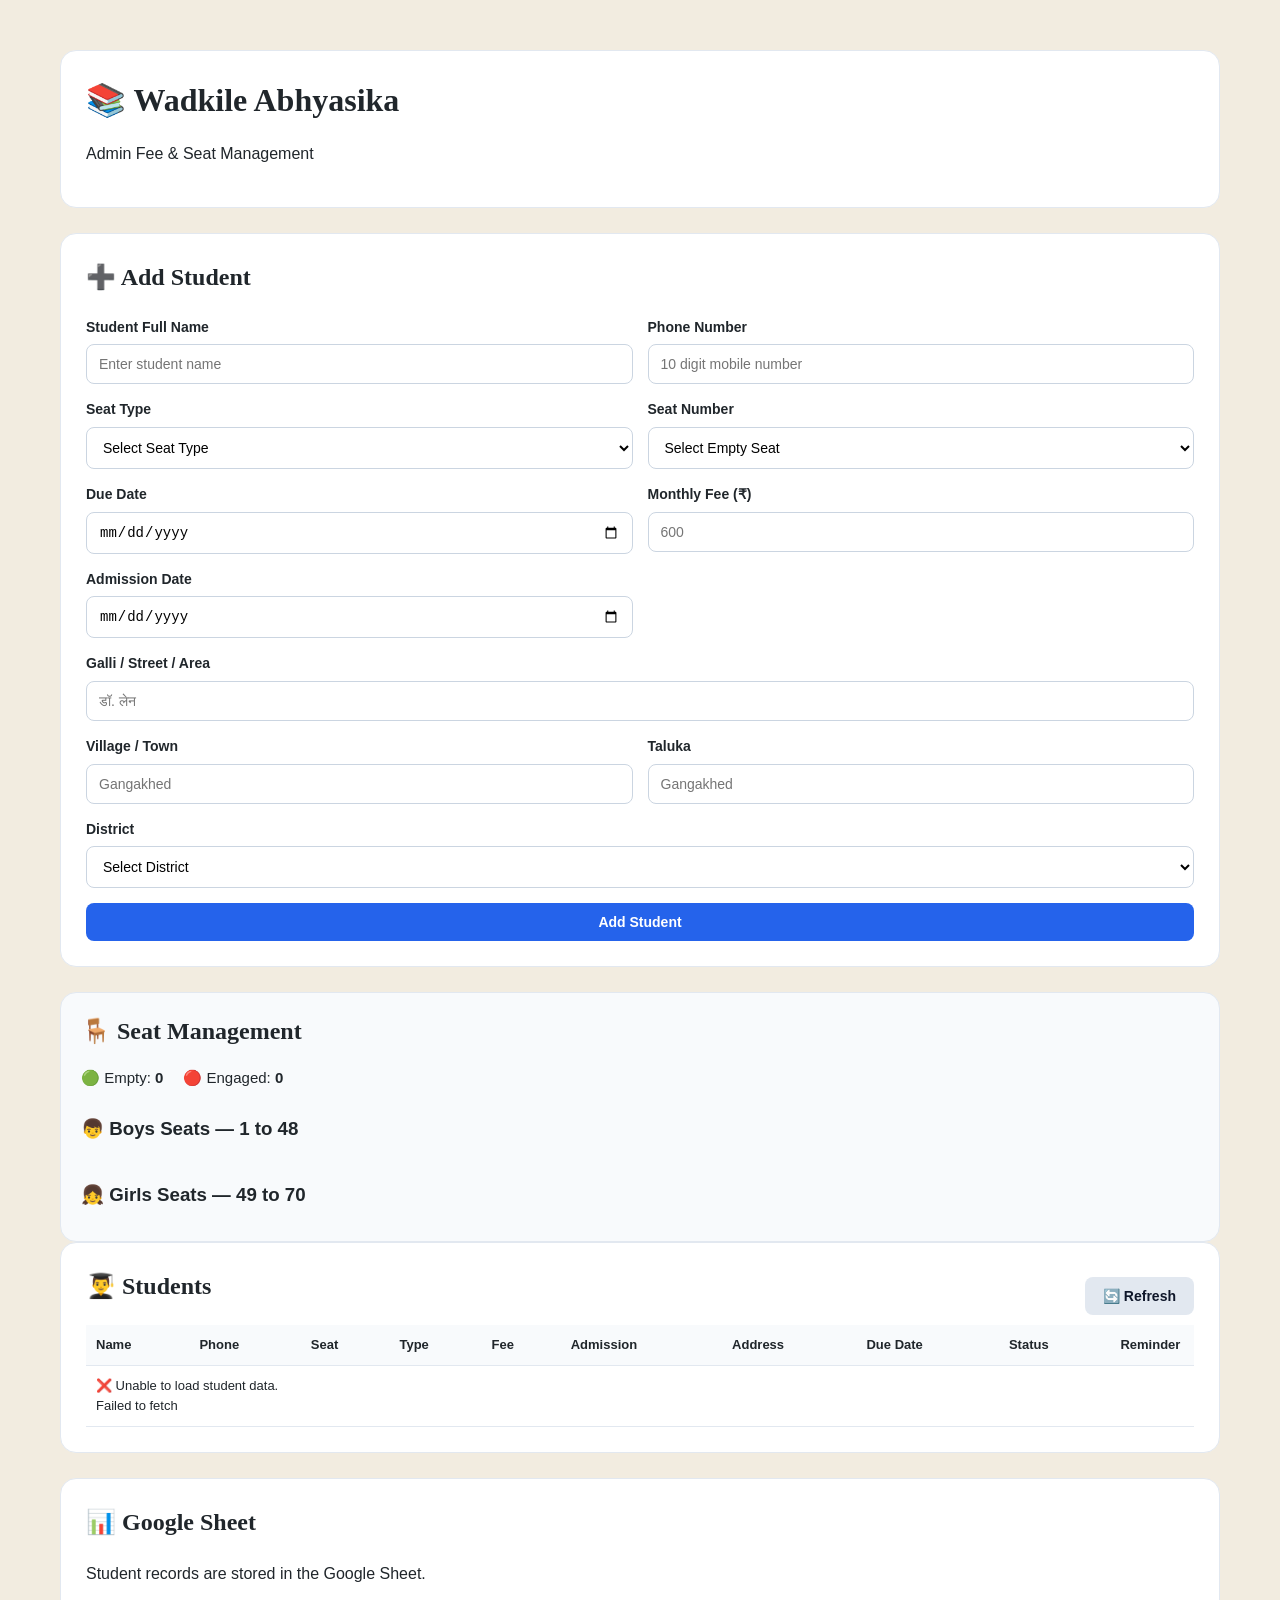
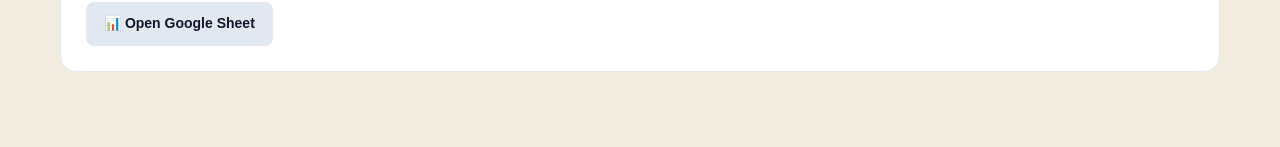
==== commit 92bbf6fe: "Change placeholder text in admin-fees.html Updated placeholder text in input fields to remove exampl" ====
--- a/admin-fees.html
+++ b/admin-fees.html
@@ -357,7 +357,7 @@
 
           <div class="form-group">
             <label for="s-fee">Monthly Fee (₹)</label>
-            <input type="number" id="s-fee" placeholder="उदा. 600" min="0" required>
+            <input type="number" id="s-fee" placeholder="600" min="0" required>
           </div>
 
 
@@ -369,19 +369,19 @@
 
           <div class="form-group full-width">
             <label for="s-galli">Galli / Street / Area</label>
-            <input type="text" id="s-galli" placeholder="उदा. डॉ. लेन">
+            <input type="text" id="s-galli" placeholder="डॉ. लेन">
           </div>
 
 
           <div class="form-group">
             <label for="s-village">Village / Town</label>
-            <input type="text" id="s-village" placeholder="उदा. Gangakhed" required>
+            <input type="text" id="s-village" placeholder="Gangakhed" required>
           </div>
 
 
           <div class="form-group">
             <label for="s-taluka">Taluka</label>
-            <input type="text" id="s-taluka" placeholder="उदा. Gangakhed" required>
+            <input type="text" id="s-taluka" placeholder="Gangakhed" required>
           </div>
 
 
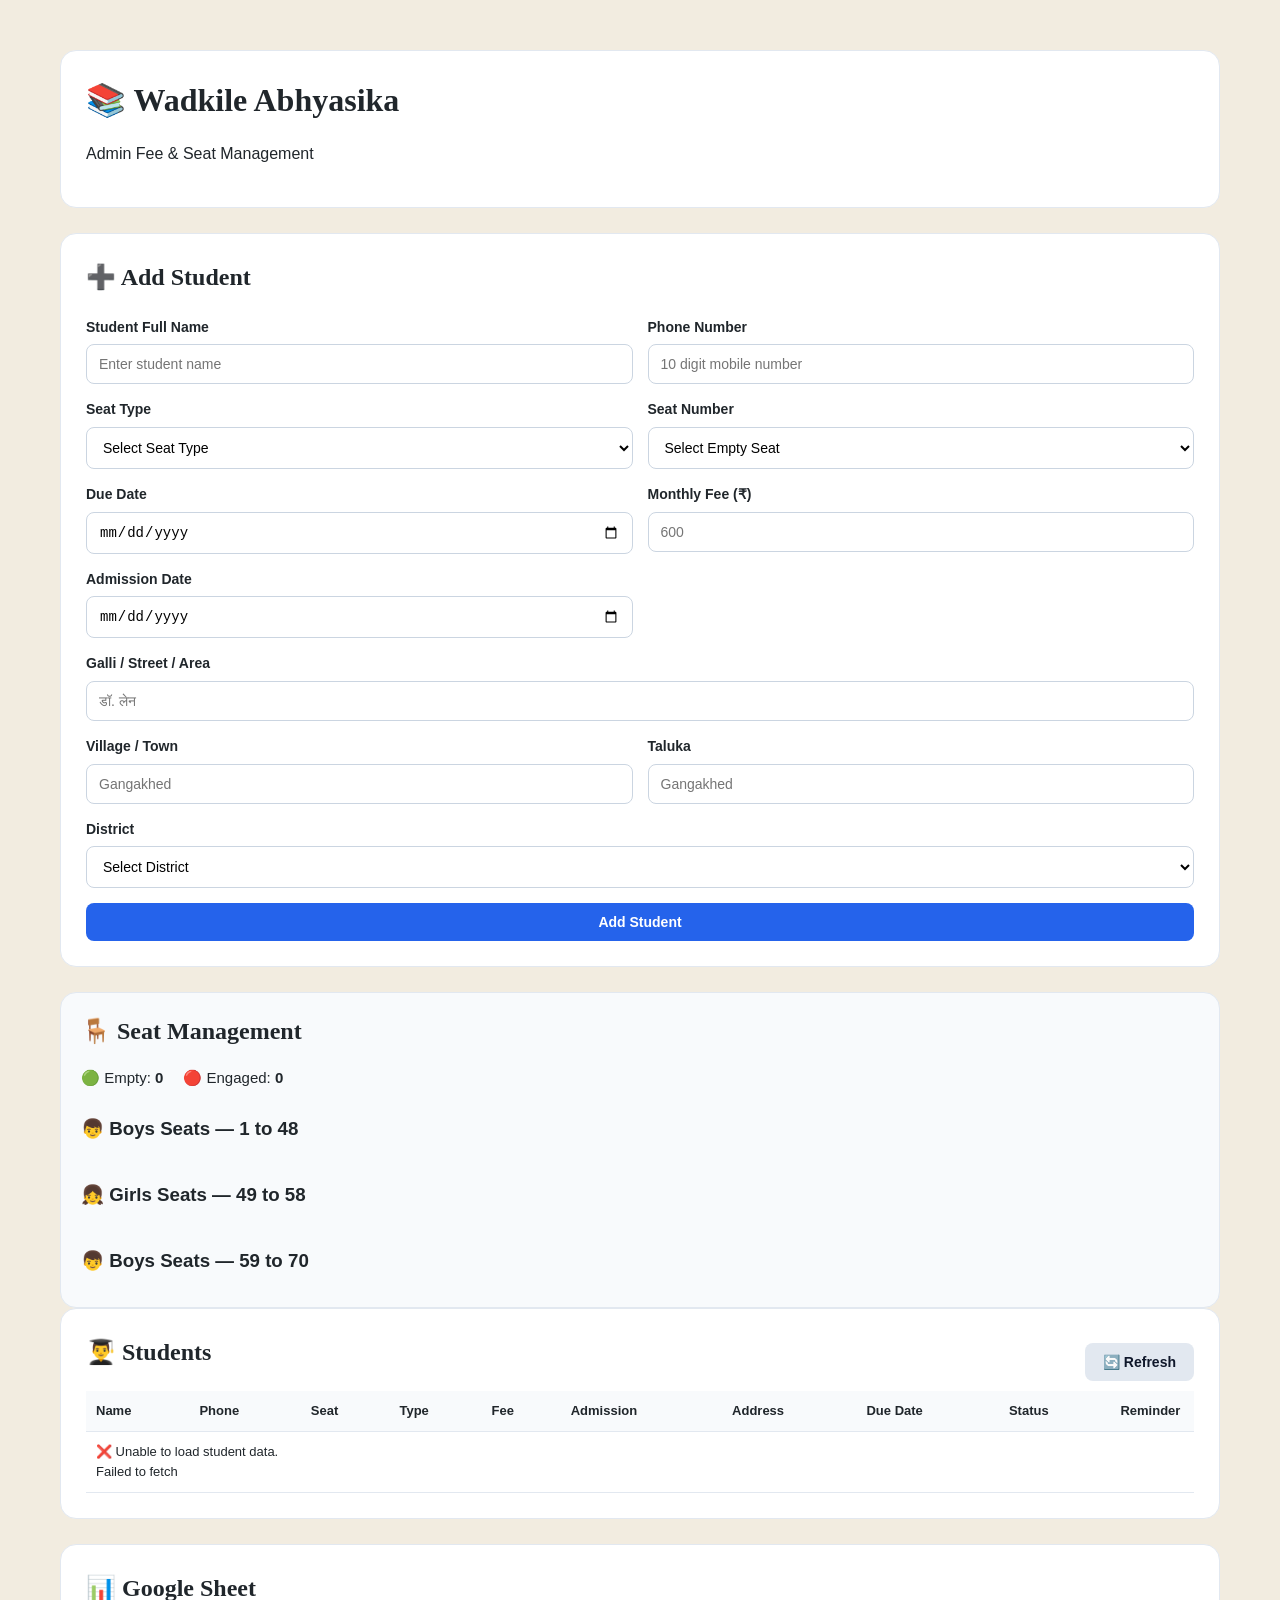
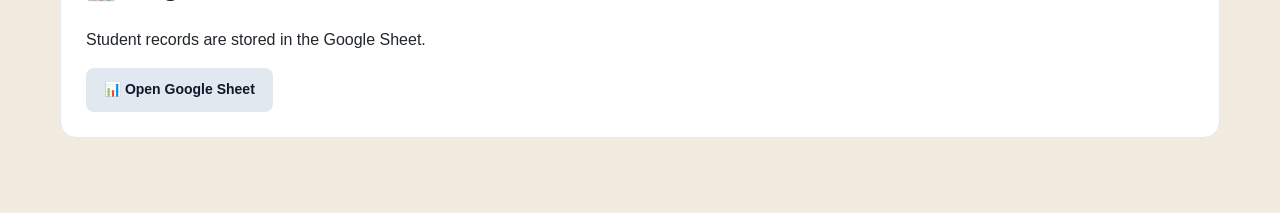
==== commit d843de9b: "Update admin-fees.html" ====
--- a/admin-fees.html
+++ b/admin-fees.html
@@ -337,7 +337,7 @@
                 </script>
               </optgroup>
 
-              <optgroup label="👧 Girls Seats — 49 to 70">
+              <optgroup label="👧 Girls Seats — 49 to 58">
                 <script>
                   for (let i = 49; i <= 70; i++) {
                     document.write(`<option value="${i}">Seat ${i}</option>`);
@@ -345,6 +345,13 @@
                 </script>
               </optgroup>
 
+              <optgroup label="👦 Boys Seats — 59 to 70">
+                <script>
+                  for (let i = 1; i <= 48; i++) {
+                    document.write(`<option value="${i}">Seat ${i}</option>`);
+                  }
+                </script>
+              </optgroup>
             </select>
           </div>
 
@@ -430,9 +437,11 @@
       <h3>👦 Boys Seats — 1 to 48</h3>
       <div id="boys-seats" class="seat-grid"></div>
 
-      <h3>👧 Girls Seats — 49 to 70</h3>
+      <h3>👧 Girls Seats — 49 to 58</h3>
       <div id="girls-seats" class="seat-grid"></div>
 
+      <h3>👦 Boys Seats — 59 to 70</h3>
+      <div id="boys-seats" class="seat-grid"></div>
     </section>
 
 
--- a/styles.css
+++ b/styles.css
@@ -745,6 +745,7 @@
   font-size: 0.85rem;
   color: #5a5347;
 }
+
 /* =========================
    SEAT MANAGEMENT
 ========================= */
@@ -826,17 +827,57 @@
   }
 }
 
-.seat-student-name {
-  display: block;
-  margin-top: 5px;
-  font-size: 11px;
+
+/* =====================================================
+   ADMIN FORM LAYOUT
+   (Student Details / Seat Details / Fee & Dates / Address)
+===================================================== */
+
+.form-section {
+  margin-bottom: 24px;
+}
+
+.form-section-title {
+  font-family: 'Lora', serif;
+  font-size: 1.05rem;
   font-weight: 600;
-  color: #334155;
-  line-height: 1.3;
-  text-align: center;
-  white-space: normal;
-  overflow: hidden;
-  text-overflow: ellipsis;
-  word-break: break-word;
-  max-height: 30px;
-}
+  color: var(--ink-900);
+  margin: 0 0 14px 0;
+  padding-bottom: 8px;
+  border-bottom: 1px solid var(--rule);
+  border-left: 3px solid var(--brass);
+  padding-left: 10px;
+}
+
+.form-section .cols-2,
+.form-section .cols-3 {
+  display: grid;
+  gap: 16px;
+}
+
+.form-section .cols-2 {
+  grid-template-columns: repeat(2, minmax(0, 1fr));
+}
+
+.form-section .cols-3 {
+  grid-template-columns: repeat(3, minmax(0, 1fr));
+}
+
+.form-section .row-gap {
+  margin-top: 16px;
+}
+
+/* Admin form inputs: focus in site theme */
+.form-group input:focus,
+.form-group select:focus {
+  outline: none;
+  border-color: var(--brass);
+  box-shadow: 0 0 0 2px rgba(201, 151, 63, 0.25);
+}
+
+@media (max-width: 800px) {
+  .form-section .cols-2,
+  .form-section .cols-3 {
+    grid-template-columns: 1fr;
+  }
+}
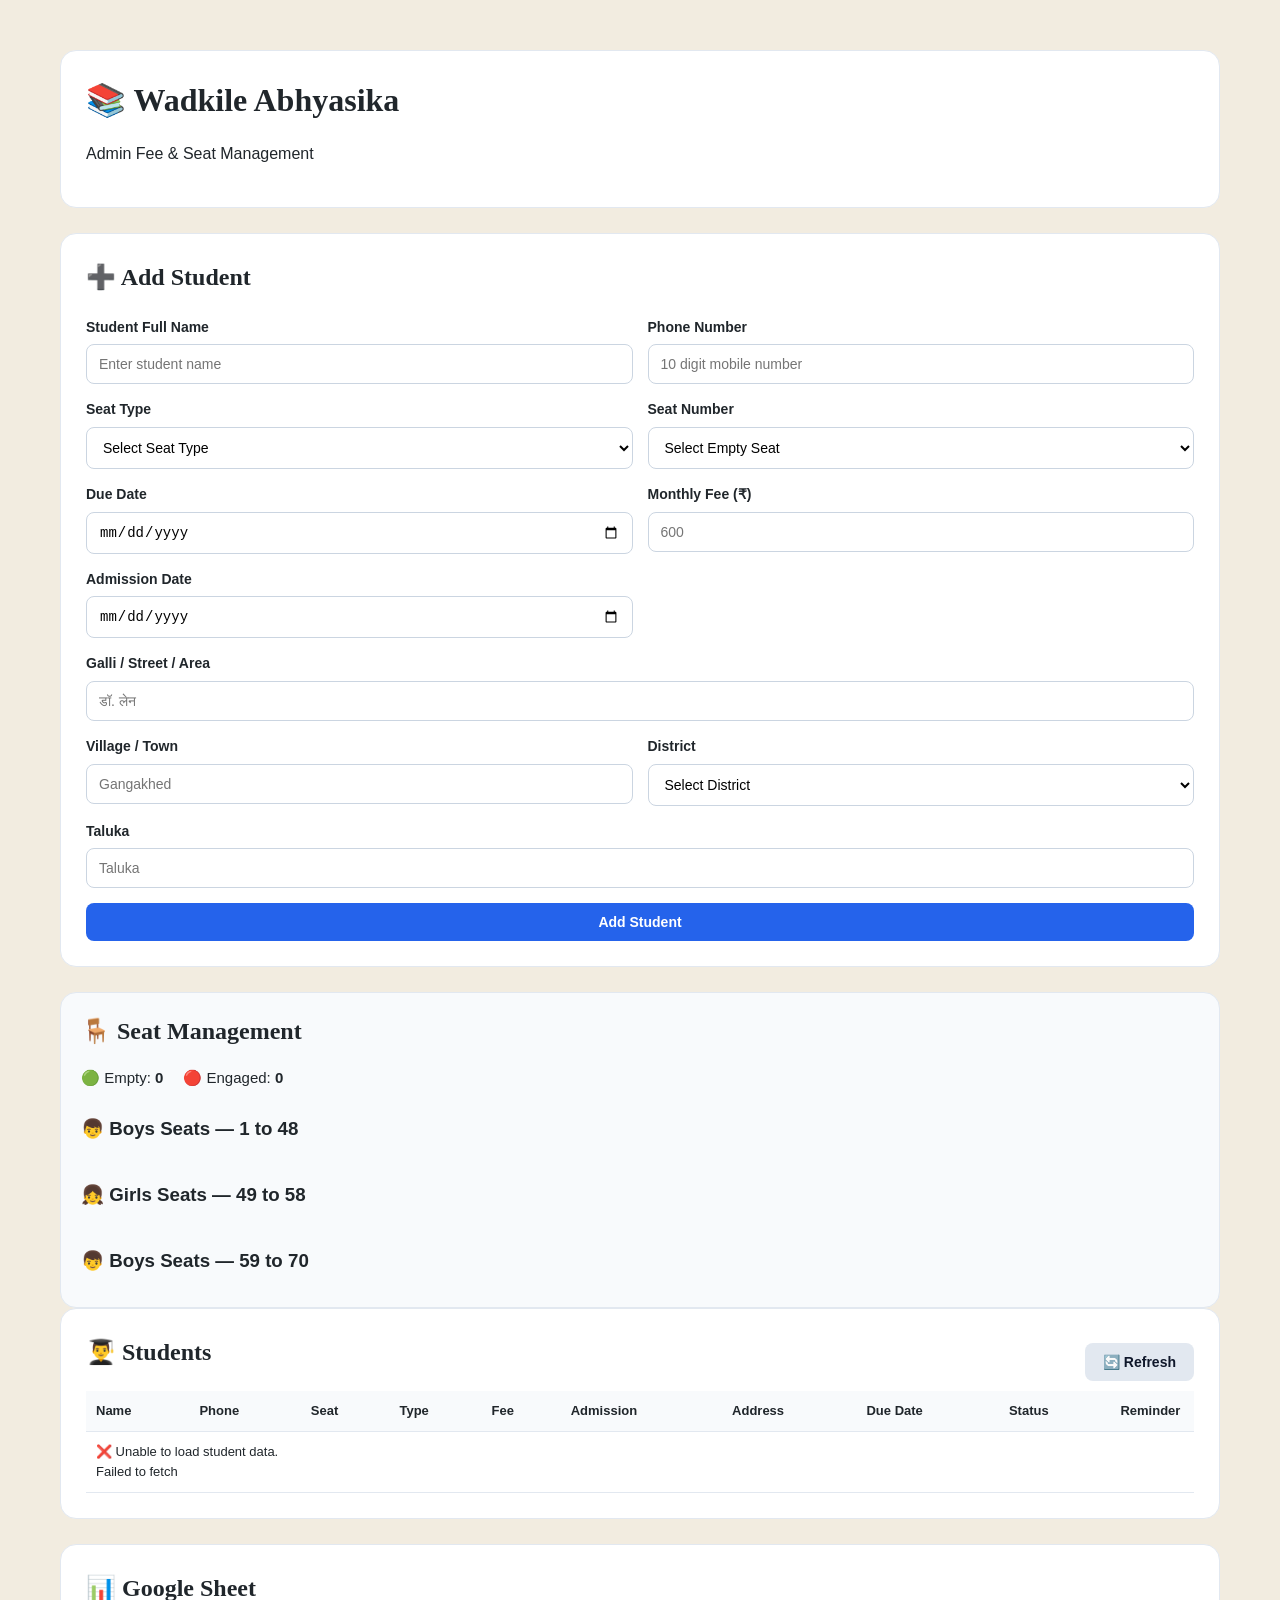
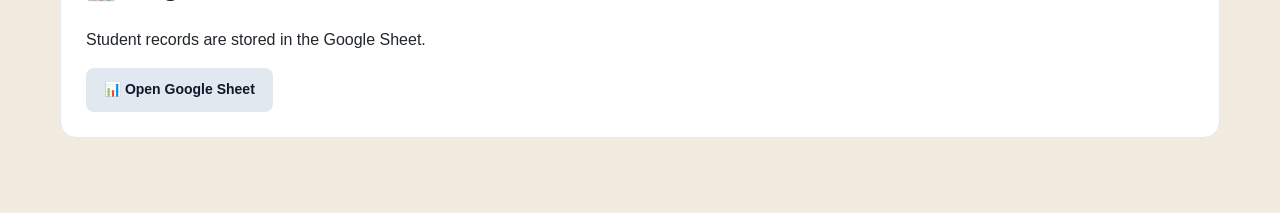
==== commit bcc49e47: "Enhance village and taluka input fields Updated village input field to use datalist for suggestions." ====
--- a/admin-fees.html
+++ b/admin-fees.html
@@ -103,6 +103,19 @@
     .status-left { color: #dc2626; font-weight: 700; }
 
     .table-actions { display: flex; flex-wrap: wrap; gap: 6px; }
+
+    .student-table tr.empty-row td {
+      background: #f0fdf4;
+      color: #166534;
+    }
+
+    .student-table tr.divider-row td {
+      background: #f1f5f9;
+      color: #0f172a;
+      font-weight: 700;
+      font-size: 14px;
+      border-top: 2px solid #cbd5e1;
+    }
 
     .small-button {
       padding: 6px 9px;
@@ -339,7 +352,7 @@
 
               <optgroup label="👧 Girls Seats — 49 to 58">
                 <script>
-                  for (let i = 49; i <= 70; i++) {
+                  for (let i = 49; i <= 58; i++) {
                     document.write(`<option value="${i}">Seat ${i}</option>`);
                   }
                 </script>
@@ -347,11 +360,12 @@
 
               <optgroup label="👦 Boys Seats — 59 to 70">
                 <script>
-                  for (let i = 1; i <= 48; i++) {
+                  for (let i = 59; i <= 70; i++) {
                     document.write(`<option value="${i}">Seat ${i}</option>`);
                   }
                 </script>
               </optgroup>
+
             </select>
           </div>
 
@@ -382,17 +396,12 @@
 
           <div class="form-group">
             <label for="s-village">Village / Town</label>
-            <input type="text" id="s-village" placeholder="Gangakhed" required>
+            <input type="text" id="s-village" placeholder="Gangakhed" list="village-list" autocomplete="off" required>
+            <datalist id="village-list"></datalist>
           </div>
 
 
           <div class="form-group">
-            <label for="s-taluka">Taluka</label>
-            <input type="text" id="s-taluka" placeholder="Gangakhed" required>
-          </div>
-
-
-          <div class="form-group full-width">
             <label for="s-district">District</label>
             <select id="s-district" required>
               <option value="">Select District</option>
@@ -409,6 +418,19 @@
 
 
           <div class="form-group full-width">
+            <label for="s-taluka">Taluka</label>
+
+            <!-- Parbhani district: dropdown of talukas -->
+            <select id="s-taluka" style="display:none;">
+              <option value="">Select Taluka</option>
+            </select>
+
+            <!-- Any other district: type the taluka -->
+            <input type="text" id="s-taluka-text" placeholder="Taluka" required>
+          </div>
+
+
+          <div class="form-group full-width">
             <button type="submit" class="admin-button primary-button">
               Add Student
             </button>
@@ -441,7 +463,8 @@
       <div id="girls-seats" class="seat-grid"></div>
 
       <h3>👦 Boys Seats — 59 to 70</h3>
-      <div id="boys-seats" class="seat-grid"></div>
+      <div id="boys-seats-2" class="seat-grid"></div>
+
     </section>
 
 
@@ -612,6 +635,7 @@
         renderSeatMap(allStudents);
         renderStudents(allStudents);
         updateSeatOptions(allStudents);
+        updateVillageSuggestions(allStudents);
 
       } catch (error) {
 
@@ -679,21 +703,24 @@
 
     /* =====================================
        RENDER SEAT MAP
+       Boys 1–48 | Girls 49–58 | Boys 59–70
     ====================================== */
 
     function renderSeatMap(students) {
 
       const boysContainer = document.getElementById("boys-seats");
       const girlsContainer = document.getElementById("girls-seats");
+      const boysContainer2 = document.getElementById("boys-seats-2");
       const emptyCount = document.getElementById("empty-seat-count");
       const engagedCount = document.getElementById("engaged-seat-count");
 
-      if (!boysContainer || !girlsContainer) {
+      if (!boysContainer || !girlsContainer || !boysContainer2) {
         return;
       }
 
       boysContainer.innerHTML = "";
       girlsContainer.innerHTML = "";
+      boysContainer2.innerHTML = "";
 
       const activeStudents = students.filter(
         student => String(student.status || "").toLowerCase() === "active"
@@ -780,8 +807,10 @@
 
         if (seatNumber <= 48) {
           boysContainer.appendChild(seat);
+        } else if (seatNumber <= 58) {
+          girlsContainer.appendChild(seat);
         } else {
-          girlsContainer.appendChild(seat);
+          boysContainer2.appendChild(seat);
         }
 
       }
@@ -994,121 +1023,223 @@
        RENDER STUDENTS
     ====================================== */
 
+    function buildStudentRow(student) {
+
+      const status = String(student.status || "").toLowerCase();
+
+      const statusClass =
+        status === "active" ? "status-active" : "status-left";
+
+      const reminder = String(student.reminderSent || "No");
+
+      return `
+
+        <tr>
+
+          <td>
+            <strong>${escapeHtml(student.name || "-")}</strong>
+          </td>
+
+
+          <td>${escapeHtml(student.phone || "-")}</td>
+
+
+          <td
+            class="seat-cell-clickable"
+            onclick="showSeatFromRow(${Number(student.row)})"
+          >
+            💺 ${escapeHtml(String(student.seatNumber || "-"))}
+          </td>
+
+
+          <td>${escapeHtml(student.seatType || "-")}</td>
+
+
+          <td>₹${escapeHtml(String(student.fee || "700"))}</td>
+
+
+          <td>${escapeHtml(formatDate(student.admissionDate))}</td>
+
+
+          <td>${escapeHtml(formatAddress(student))}</td>
+
+
+          <td>${escapeHtml(formatDate(student.dueDate))}</td>
+
+
+          <td class="${statusClass}">
+            ${escapeHtml(student.status || "-")}
+          </td>
+
+
+          <td>${escapeHtml(reminder)}</td>
+
+
+          <td>
+
+            <div class="table-actions">
+
+              <button
+                type="button"
+                class="small-button success-button"
+                onclick="markStudentPaid(${Number(student.row)})"
+              >
+                Paid
+              </button>
+
+              <button
+                type="button"
+                class="small-button primary-button"
+                onclick="sendReminder(${Number(student.row)})"
+              >
+                WhatsApp
+              </button>
+
+              <button
+                type="button"
+                class="small-button secondary-button"
+                onclick="changeStudentStatus(${Number(student.row)}, '${escapeJs(student.status || "Active")}')"
+              >
+                Status
+              </button>
+
+              <button
+                type="button"
+                class="small-button danger-button"
+                onclick="removeStudent(${Number(student.row)})"
+              >
+                Delete
+              </button>
+
+            </div>
+
+          </td>
+
+        </tr>
+
+      `;
+
+    }
+
+
+    function buildEmptySeatRow(seatNumber) {
+
+      return `
+
+        <tr class="empty-row">
+
+          <td><strong>🟢 Empty</strong></td>
+
+          <td>-</td>
+
+          <td
+            class="seat-cell-clickable"
+            onclick="showEmptySeat(${Number(seatNumber)})"
+          >
+            💺 ${escapeHtml(String(seatNumber))}
+          </td>
+
+          <td colspan="8">
+            This seat is empty
+          </td>
+
+        </tr>
+
+      `;
+
+    }
+
+
+    function buildDividerRow(title) {
+
+      return `
+        <tr class="divider-row">
+          <td colspan="11">${escapeHtml(title)}</td>
+        </tr>
+      `;
+
+    }
+
+
+    /* Students are listed seat-number wise (1 to 70).
+       A seat with no active student shows an "Empty" row.
+       Students who have Left are listed at the bottom. */
+
     function renderStudents(students) {
 
       const body = document.getElementById("students-body");
 
-      if (!students.length) {
-
-        body.innerHTML = `
-          <tr>
-            <td colspan="11">No students found.</td>
-          </tr>
-        `;
-
-        return;
-
-      }
-
-      body.innerHTML = students
-        .map(student => {
-
-          const status = String(student.status || "").toLowerCase();
-
-          const statusClass =
-            status === "active" ? "status-active" : "status-left";
-
-          const reminder = String(student.reminderSent || "No");
-
-          return `
-
-            <tr>
-
-              <td>
-                <strong>${escapeHtml(student.name || "-")}</strong>
-              </td>
-
-
-              <td>${escapeHtml(student.phone || "-")}</td>
-
-
-              <td
-                class="seat-cell-clickable"
-                onclick="showSeatFromRow(${Number(student.row)})"
-              >
-                💺 ${escapeHtml(String(student.seatNumber || "-"))}
-              </td>
-
-
-              <td>${escapeHtml(student.seatType || "-")}</td>
-
-
-              <td>₹${escapeHtml(String(student.fee || "700"))}</td>
-
-
-              <td>${escapeHtml(formatDate(student.admissionDate))}</td>
-
-
-              <td>${escapeHtml(formatAddress(student))}</td>
-
-
-              <td>${escapeHtml(formatDate(student.dueDate))}</td>
-
-
-              <td class="${statusClass}">
-                ${escapeHtml(student.status || "-")}
-              </td>
-
-
-              <td>${escapeHtml(reminder)}</td>
-
-
-              <td>
-
-                <div class="table-actions">
-
-                  <button
-                    type="button"
-                    class="small-button success-button"
-                    onclick="markStudentPaid(${Number(student.row)})"
-                  >
-                    Paid
-                  </button>
-
-                  <button
-                    type="button"
-                    class="small-button primary-button"
-                    onclick="sendReminder(${Number(student.row)})"
-                  >
-                    WhatsApp
-                  </button>
-
-                  <button
-                    type="button"
-                    class="small-button secondary-button"
-                    onclick="changeStudentStatus(${Number(student.row)}, '${escapeJs(student.status || "Active")}')"
-                  >
-                    Status
-                  </button>
-
-                  <button
-                    type="button"
-                    class="small-button danger-button"
-                    onclick="removeStudent(${Number(student.row)})"
-                  >
-                    Delete
-                  </button>
-
-                </div>
-
-              </td>
-
-            </tr>
-
-          `;
-
-        })
-        .join("");
+      const activeBySeat = new Map();
+      const otherStudents = [];
+
+      students.forEach(student => {
+
+        const seat = Number(student.seatNumber);
+
+        const isActive =
+          String(student.status || "").toLowerCase() === "active";
+
+        if (isActive && seat >= 1 && seat <= 70) {
+
+          if (!activeBySeat.has(seat)) {
+            activeBySeat.set(seat, []);
+          }
+
+          activeBySeat.get(seat).push(student);
+
+        } else {
+
+          otherStudents.push(student);
+
+        }
+
+      });
+
+      const sectionTitles = {
+        1: "👦 Boys Seats — 1 to 48",
+        49: "👧 Girls Seats — 49 to 58",
+        59: "👦 Boys Seats — 59 to 70"
+      };
+
+      let html = "";
+
+      for (let seatNumber = 1; seatNumber <= 70; seatNumber++) {
+
+        if (sectionTitles[seatNumber]) {
+          html += buildDividerRow(sectionTitles[seatNumber]);
+        }
+
+        const seatStudents = activeBySeat.get(seatNumber);
+
+        if (seatStudents && seatStudents.length) {
+
+          seatStudents.forEach(student => {
+            html += buildStudentRow(student);
+          });
+
+        } else {
+
+          html += buildEmptySeatRow(seatNumber);
+
+        }
+
+      }
+
+      if (otherStudents.length) {
+
+        otherStudents.sort(
+          (a, b) => Number(a.seatNumber) - Number(b.seatNumber)
+        );
+
+        html += buildDividerRow("🚪 Left / Inactive Students");
+
+        otherStudents.forEach(student => {
+          html += buildStudentRow(student);
+        });
+
+      }
+
+      body.innerHTML = html;
 
     }
 
@@ -1289,7 +1420,7 @@
         const admissionDate = document.getElementById("s-admission").value;
         const galli = document.getElementById("s-galli").value.trim();
         const village = document.getElementById("s-village").value.trim();
-        const taluka = document.getElementById("s-taluka").value.trim();
+        const taluka = getTalukaValue();
         const district = document.getElementById("s-district").value;
 
         if (!/^[0-9]{10}$/.test(phone)) {
@@ -1349,6 +1480,8 @@
 
         form.reset();
 
+        updateTalukaField();
+
         await loadStudents();
 
       });
@@ -1457,6 +1590,192 @@
 
 
     /* =====================================
+       TALUKA (depends on District)
+       District has a list -> dropdown (+ "Other" to type manually)
+       District has no list -> normal text box
+    ====================================== */
+
+    const TALUKAS = {
+      "Parbhani": [
+        "Parbhani", "Gangakhed", "Jintur", "Manwath", "Palam",
+        "Pathri", "Purna", "Selu", "Sonpeth"
+      ],
+      "Beed": [
+        "Beed", "Ambajogai", "Ashti", "Dharur", "Georai", "Kaij",
+        "Majalgaon", "Parli", "Patoda", "Shirur (Kasar)", "Wadwani"
+      ],
+      "Latur": [
+        "Latur", "Ahmedpur", "Ausa", "Chakur", "Deoni", "Jalkot",
+        "Nilanga", "Renapur", "Shirur Anantpal", "Udgir"
+      ],
+      "Nanded": [
+        "Nanded", "Ardhapur", "Bhokar", "Biloli", "Deglur", "Dharmabad",
+        "Hadgaon", "Himayatnagar", "Kandhar", "Kinwat", "Loha", "Mahur",
+        "Mudkhed", "Mukhed", "Naigaon", "Umri"
+      ],
+      "Hingoli": [
+        "Hingoli", "Aundha Nagnath", "Basmath", "Kalamnuri", "Sengaon"
+      ],
+      "Jalna": [
+        "Jalna", "Ambad", "Badnapur", "Bhokardan", "Ghansawangi",
+        "Jafrabad", "Mantha", "Partur"
+      ],
+      "Pune": [
+        "Pune City", "Haveli", "Khed", "Ambegaon", "Junnar", "Shirur",
+        "Baramati", "Indapur", "Daund", "Purandar", "Bhor", "Velhe",
+        "Mulshi", "Maval"
+      ]
+    };
+
+    function updateTalukaField() {
+
+      const district = document.getElementById("s-district").value;
+      const select = document.getElementById("s-taluka");
+      const input = document.getElementById("s-taluka-text");
+      const list = TALUKAS[district];
+
+      if (list) {
+
+        select.innerHTML =
+          '<option value="">Select Taluka</option>' +
+          list
+            .map(name => `<option value="${name}">${name}</option>`)
+            .join("") +
+          '<option value="Other">Other (type manually)</option>';
+
+        select.style.display = "";
+        select.required = true;
+
+        input.style.display = "none";
+        input.required = false;
+        input.value = "";
+
+      } else {
+
+        select.style.display = "none";
+        select.required = false;
+        select.innerHTML = '<option value="">Select Taluka</option>';
+
+        input.style.display = "";
+        input.required = true;
+
+      }
+
+    }
+
+    function onTalukaSelectChange() {
+
+      const select = document.getElementById("s-taluka");
+      const input = document.getElementById("s-taluka-text");
+
+      if (select.value === "Other") {
+
+        input.style.display = "";
+        input.required = true;
+        input.focus();
+
+      } else {
+
+        input.style.display = "none";
+        input.required = false;
+        input.value = "";
+
+      }
+
+    }
+
+    function getTalukaValue() {
+
+      const district = document.getElementById("s-district").value;
+      const select = document.getElementById("s-taluka");
+      const input = document.getElementById("s-taluka-text");
+
+      if (TALUKAS[district]) {
+
+        return select.value === "Other"
+          ? input.value.trim()
+          : select.value.trim();
+
+      }
+
+      return input.value.trim();
+
+    }
+
+    document
+      .getElementById("s-district")
+      .addEventListener("change", updateTalukaField);
+
+    document
+      .getElementById("s-taluka")
+      .addEventListener("change", onTalukaSelectChange);
+
+
+    /* =====================================
+       VILLAGE SUGGESTIONS
+       Villages already saved for students (same taluka)
+       are offered as suggestions while typing.
+       New villages can still be typed freely.
+    ====================================== */
+
+    function updateVillageSuggestions(students) {
+
+      const list = document.getElementById("village-list");
+
+      if (!list) {
+        return;
+      }
+
+      const district = document.getElementById("s-district").value;
+      const taluka = getTalukaValue();
+
+      const villages = new Set();
+
+      (students || []).forEach(student => {
+
+        const village = String(student.village || "").trim();
+
+        if (!village) {
+          return;
+        }
+
+        if (district && String(student.district || "").trim() !== district) {
+          return;
+        }
+
+        if (taluka && String(student.taluka || "").trim() !== taluka) {
+          return;
+        }
+
+        villages.add(village);
+
+      });
+
+      list.innerHTML = Array.from(villages)
+        .sort((a, b) => a.localeCompare(b))
+        .map(name => `<option value="${escapeHtml(name)}"></option>`)
+        .join("");
+
+    }
+
+    ["s-district", "s-taluka", "s-taluka-text"].forEach(id => {
+
+      const element = document.getElementById(id);
+
+      element.addEventListener("change", () => {
+        updateVillageSuggestions(allStudents);
+      });
+
+      element.addEventListener("input", () => {
+        updateVillageSuggestions(allStudents);
+      });
+
+    });
+
+    updateTalukaField();
+
+
+    /* =====================================
        INITIAL LOAD
     ====================================== */
 
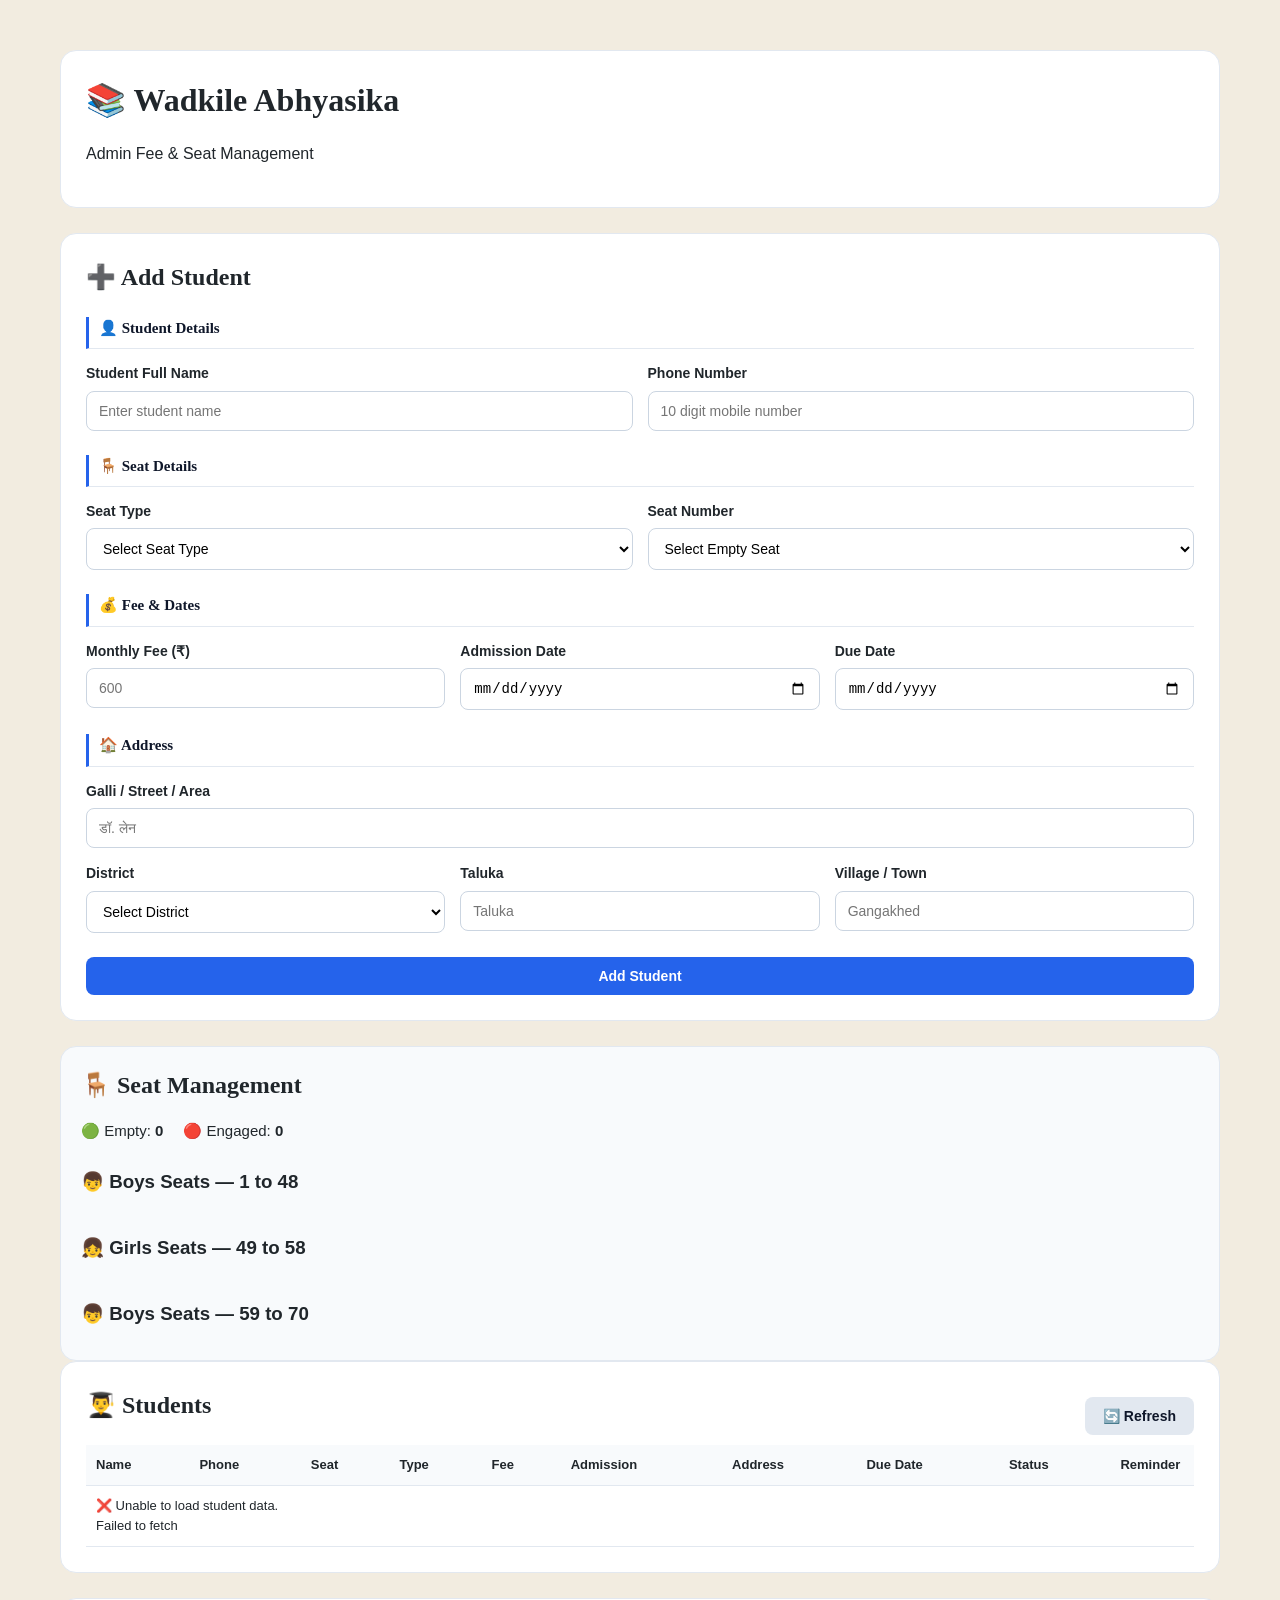
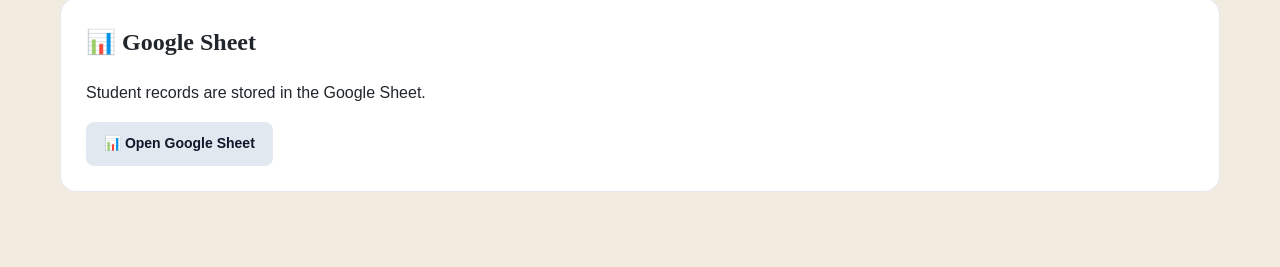
==== commit 7240af4a: "Update admin-fees.html" ====
--- a/admin-fees.html
+++ b/admin-fees.html
@@ -68,6 +68,39 @@
 
     /* Link that needs to look like a button (e.g. Open Google Sheet) */
     a.admin-button { display: inline-block; text-decoration: none; text-align: center; }
+
+
+    /* =====================================
+       ADD STUDENT FORM — GROUPED SECTIONS
+    ===================================== */
+
+    .form-section { margin-bottom: 24px; }
+
+    .form-section-title {
+      font-size: 15px;
+      font-weight: 700;
+      color: #0f172a;
+      margin: 0 0 14px 0;
+      padding: 0 0 8px 10px;
+      border-bottom: 1px solid #e2e8f0;
+      border-left: 3px solid #2563eb;
+    }
+
+    .form-section .cols-2,
+    .form-section .cols-3 {
+      display: grid;
+      gap: 15px;
+    }
+
+    .form-section .cols-2 { grid-template-columns: repeat(2, minmax(0, 1fr)); }
+    .form-section .cols-3 { grid-template-columns: repeat(3, minmax(0, 1fr)); }
+
+    .form-section .row-gap { margin-top: 15px; }
+
+    @media (max-width: 800px) {
+      .form-section .cols-2,
+      .form-section .cols-3 { grid-template-columns: 1fr; }
+    }
 
 
     /* =====================================
@@ -305,138 +338,161 @@
 
       <form id="student-form">
 
-        <div class="form-grid">
+        <!-- 👤 STUDENT DETAILS -->
+        <div class="form-section">
+          <h3 class="form-section-title">👤 Student Details</h3>
+
+          <div class="cols-2">
+
+            <div class="form-group">
+              <label for="s-name">Student Full Name</label>
+              <input type="text" id="s-name" placeholder="Enter student name" required>
+            </div>
+
+            <div class="form-group">
+              <label for="s-phone">Phone Number</label>
+              <input
+                type="tel"
+                id="s-phone"
+                placeholder="10 digit mobile number"
+                maxlength="10"
+                inputmode="numeric"
+                required
+              >
+            </div>
+
+          </div>
+        </div>
+
+
+        <!-- 🪑 SEAT DETAILS -->
+        <div class="form-section">
+          <h3 class="form-section-title">🪑 Seat Details</h3>
+
+          <div class="cols-2">
+
+            <div class="form-group">
+              <label for="s-seat">Seat Type</label>
+              <select id="s-seat" required>
+                <option value="">Select Seat Type</option>
+                <option value="Non-AC">Non-AC</option>
+                <option value="AC">AC</option>
+              </select>
+            </div>
+
+            <div class="form-group">
+              <label for="s-seat-number">Seat Number</label>
+              <select id="s-seat-number" required>
+
+                <option value="">Select Empty Seat</option>
+
+                <optgroup label="👦 Boys Seats — 1 to 48">
+                  <script>
+                    for (let i = 1; i <= 48; i++) {
+                      document.write(`<option value="${i}">Seat ${i}</option>`);
+                    }
+                  </script>
+                </optgroup>
+
+                <optgroup label="👧 Girls Seats — 49 to 58">
+                  <script>
+                    for (let i = 49; i <= 58; i++) {
+                      document.write(`<option value="${i}">Seat ${i}</option>`);
+                    }
+                  </script>
+                </optgroup>
+
+                <optgroup label="👦 Boys Seats — 59 to 70">
+                  <script>
+                    for (let i = 59; i <= 70; i++) {
+                      document.write(`<option value="${i}">Seat ${i}</option>`);
+                    }
+                  </script>
+                </optgroup>
+
+              </select>
+            </div>
+
+          </div>
+        </div>
+
+
+        <!-- 💰 FEE & DATES -->
+        <div class="form-section">
+          <h3 class="form-section-title">💰 Fee &amp; Dates</h3>
+
+          <div class="cols-3">
+
+            <div class="form-group">
+              <label for="s-fee">Monthly Fee (₹)</label>
+              <input type="number" id="s-fee" placeholder="600" min="0" required>
+            </div>
+
+            <div class="form-group">
+              <label for="s-admission">Admission Date</label>
+              <input type="date" id="s-admission" required>
+            </div>
+
+            <div class="form-group">
+              <label for="s-due">Due Date</label>
+              <input type="date" id="s-due" required>
+            </div>
+
+          </div>
+        </div>
+
+
+        <!-- 🏠 ADDRESS -->
+        <div class="form-section">
+          <h3 class="form-section-title">🏠 Address</h3>
 
           <div class="form-group">
-            <label for="s-name">Student Full Name</label>
-            <input type="text" id="s-name" placeholder="Enter student name" required>
-          </div>
-
-
-          <div class="form-group">
-            <label for="s-phone">Phone Number</label>
-            <input
-              type="tel"
-              id="s-phone"
-              placeholder="10 digit mobile number"
-              maxlength="10"
-              inputmode="numeric"
-              required
-            >
-          </div>
-
-
-          <div class="form-group">
-            <label for="s-seat">Seat Type</label>
-            <select id="s-seat" required>
-              <option value="">Select Seat Type</option>
-              <option value="Non-AC">Non-AC</option>
-              <option value="AC">AC</option>
-            </select>
-          </div>
-
-
-          <div class="form-group">
-            <label for="s-seat-number">Seat Number</label>
-            <select id="s-seat-number" required>
-
-              <option value="">Select Empty Seat</option>
-
-              <optgroup label="👦 Boys Seats — 1 to 48">
-                <script>
-                  for (let i = 1; i <= 48; i++) {
-                    document.write(`<option value="${i}">Seat ${i}</option>`);
-                  }
-                </script>
-              </optgroup>
-
-              <optgroup label="👧 Girls Seats — 49 to 58">
-                <script>
-                  for (let i = 49; i <= 58; i++) {
-                    document.write(`<option value="${i}">Seat ${i}</option>`);
-                  }
-                </script>
-              </optgroup>
-
-              <optgroup label="👦 Boys Seats — 59 to 70">
-                <script>
-                  for (let i = 59; i <= 70; i++) {
-                    document.write(`<option value="${i}">Seat ${i}</option>`);
-                  }
-                </script>
-              </optgroup>
-
-            </select>
-          </div>
-
-
-          <div class="form-group">
-            <label for="s-due">Due Date</label>
-            <input type="date" id="s-due" required>
-          </div>
-
-
-          <div class="form-group">
-            <label for="s-fee">Monthly Fee (₹)</label>
-            <input type="number" id="s-fee" placeholder="600" min="0" required>
-          </div>
-
-
-          <div class="form-group">
-            <label for="s-admission">Admission Date</label>
-            <input type="date" id="s-admission" required>
-          </div>
-
-
-          <div class="form-group full-width">
             <label for="s-galli">Galli / Street / Area</label>
             <input type="text" id="s-galli" placeholder="डॉ. लेन">
           </div>
 
-
-          <div class="form-group">
-            <label for="s-village">Village / Town</label>
-            <input type="text" id="s-village" placeholder="Gangakhed" list="village-list" autocomplete="off" required>
-            <datalist id="village-list"></datalist>
+          <div class="cols-3 row-gap">
+
+            <div class="form-group">
+              <label for="s-district">District</label>
+              <select id="s-district" required>
+                <option value="">Select District</option>
+                <option>Parbhani</option>
+                <option>Beed</option>
+                <option>Latur</option>
+                <option>Nanded</option>
+                <option>Hingoli</option>
+                <option>Jalna</option>
+                <option>Pune</option>
+                <option>Other</option>
+              </select>
+            </div>
+
+            <div class="form-group">
+              <label for="s-taluka">Taluka</label>
+
+              <!-- District with a list: dropdown of talukas -->
+              <select id="s-taluka" style="display:none;">
+                <option value="">Select Taluka</option>
+              </select>
+
+              <!-- Other district: type the taluka -->
+              <input type="text" id="s-taluka-text" placeholder="Taluka" required>
+            </div>
+
+            <div class="form-group">
+              <label for="s-village">Village / Town</label>
+              <input type="text" id="s-village" placeholder="Gangakhed" list="village-list" autocomplete="off" required>
+              <datalist id="village-list"></datalist>
+            </div>
+
           </div>
-
-
-          <div class="form-group">
-            <label for="s-district">District</label>
-            <select id="s-district" required>
-              <option value="">Select District</option>
-              <option>Parbhani</option>
-              <option>Beed</option>
-              <option>Latur</option>
-              <option>Nanded</option>
-              <option>Hingoli</option>
-              <option>Jalna</option>
-              <option>Pune</option>
-              <option>Other</option>
-            </select>
-          </div>
-
-
-          <div class="form-group full-width">
-            <label for="s-taluka">Taluka</label>
-
-            <!-- Parbhani district: dropdown of talukas -->
-            <select id="s-taluka" style="display:none;">
-              <option value="">Select Taluka</option>
-            </select>
-
-            <!-- Any other district: type the taluka -->
-            <input type="text" id="s-taluka-text" placeholder="Taluka" required>
-          </div>
-
-
-          <div class="form-group full-width">
-            <button type="submit" class="admin-button primary-button">
-              Add Student
-            </button>
-          </div>
-
         </div>
+
+
+        <button type="submit" class="admin-button primary-button" style="width:100%;">
+          Add Student
+        </button>
 
       </form>
 
